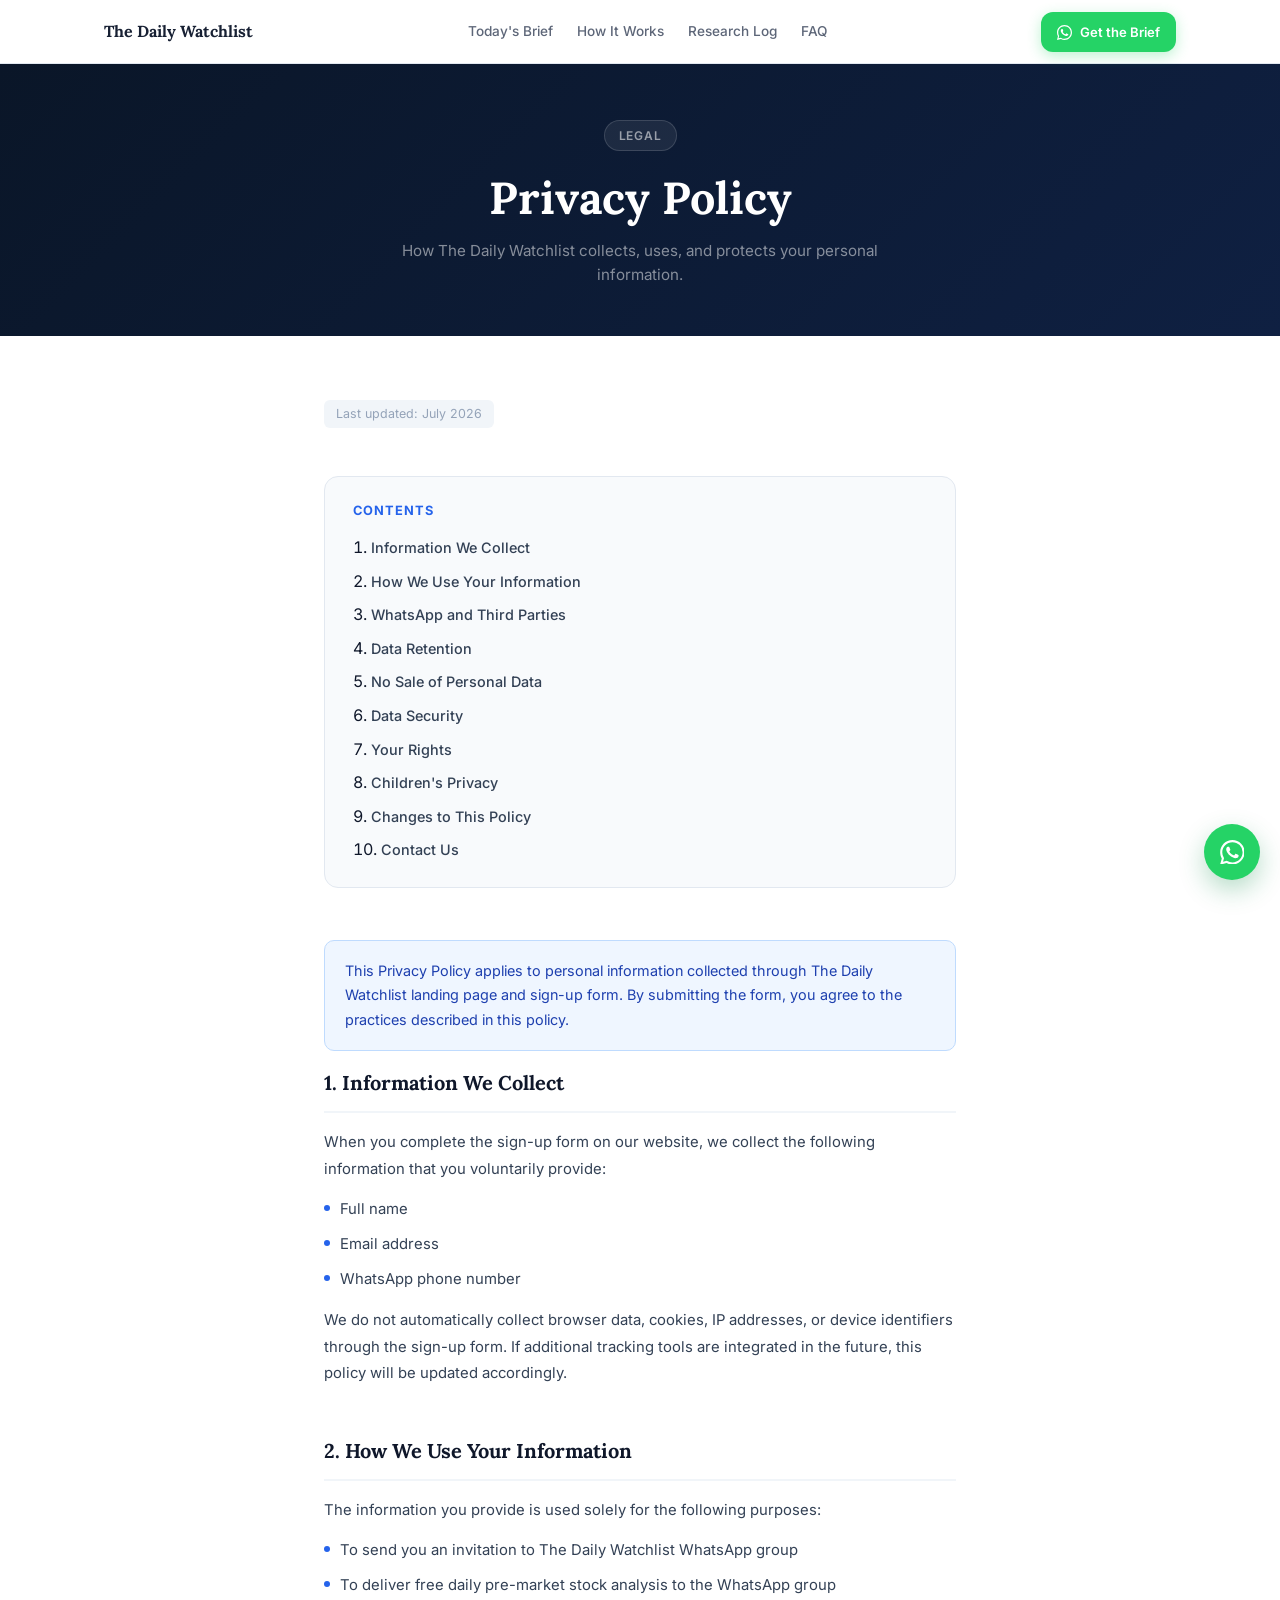
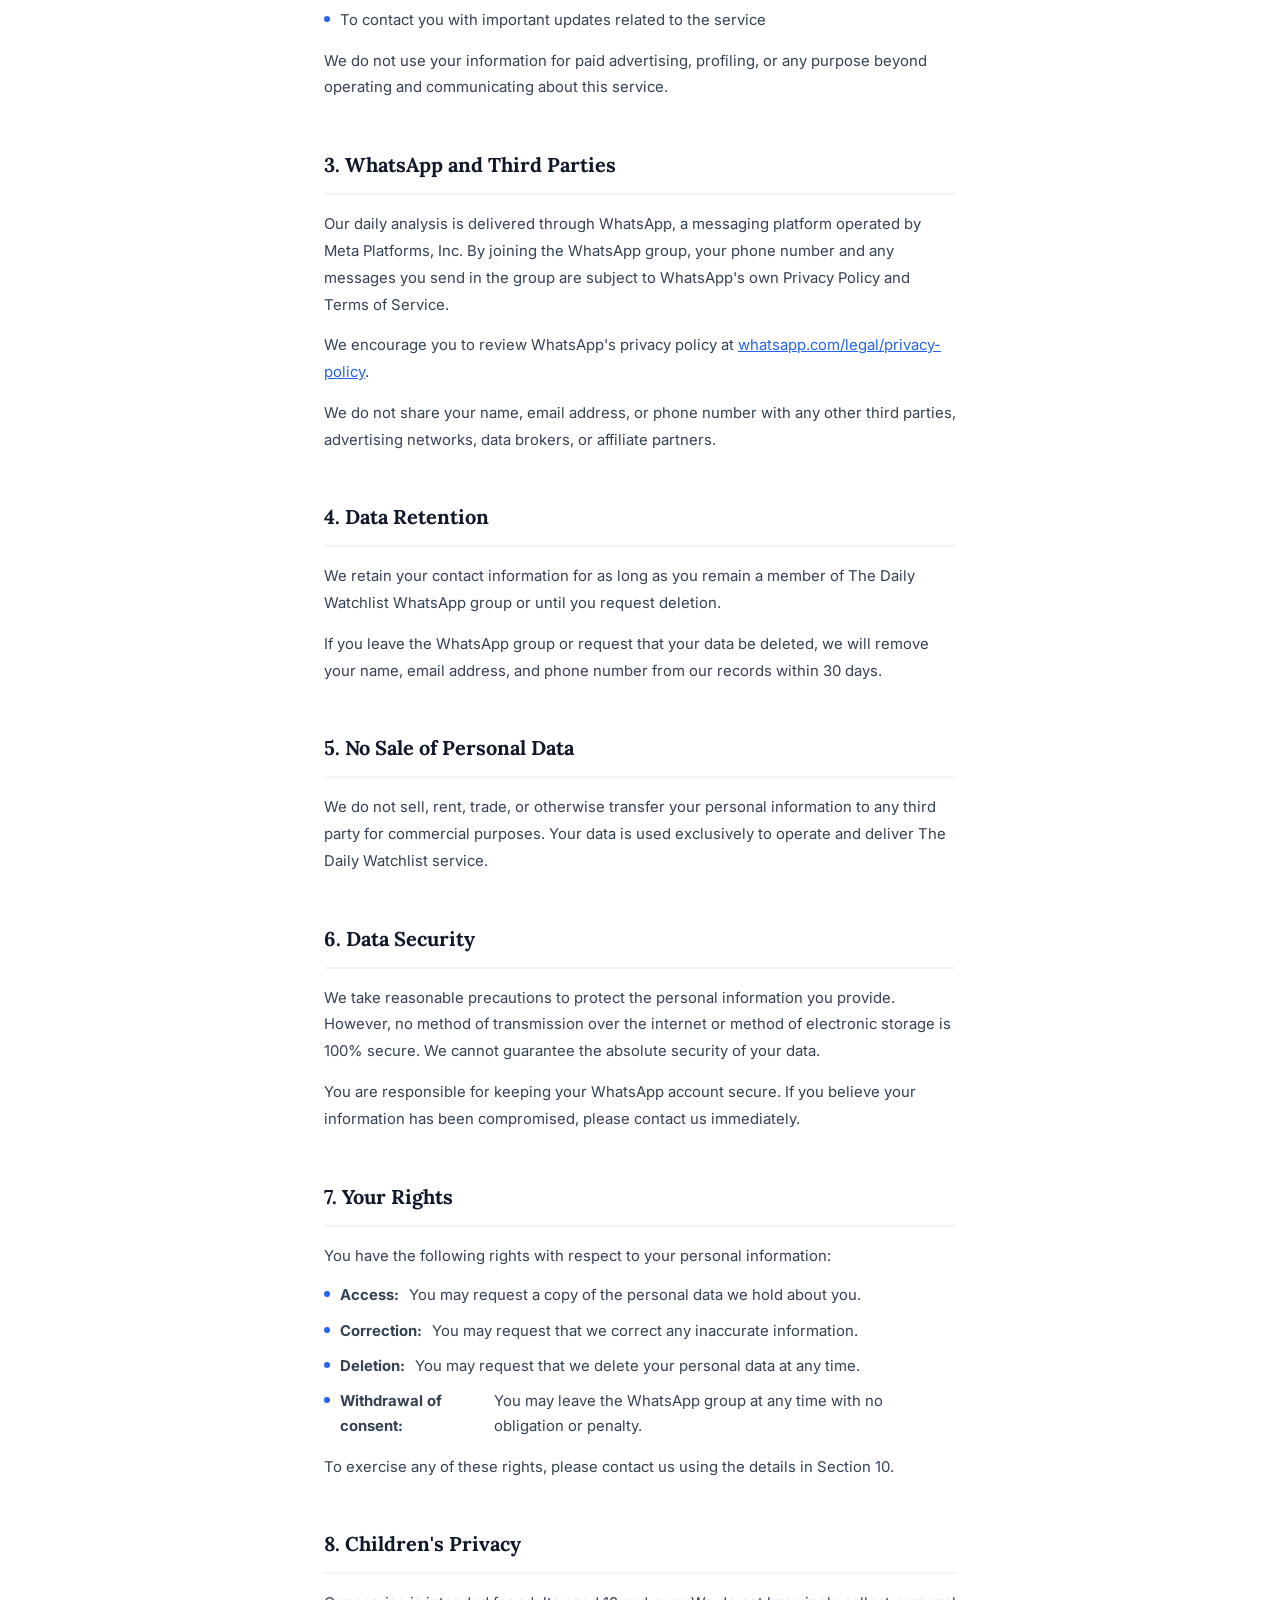
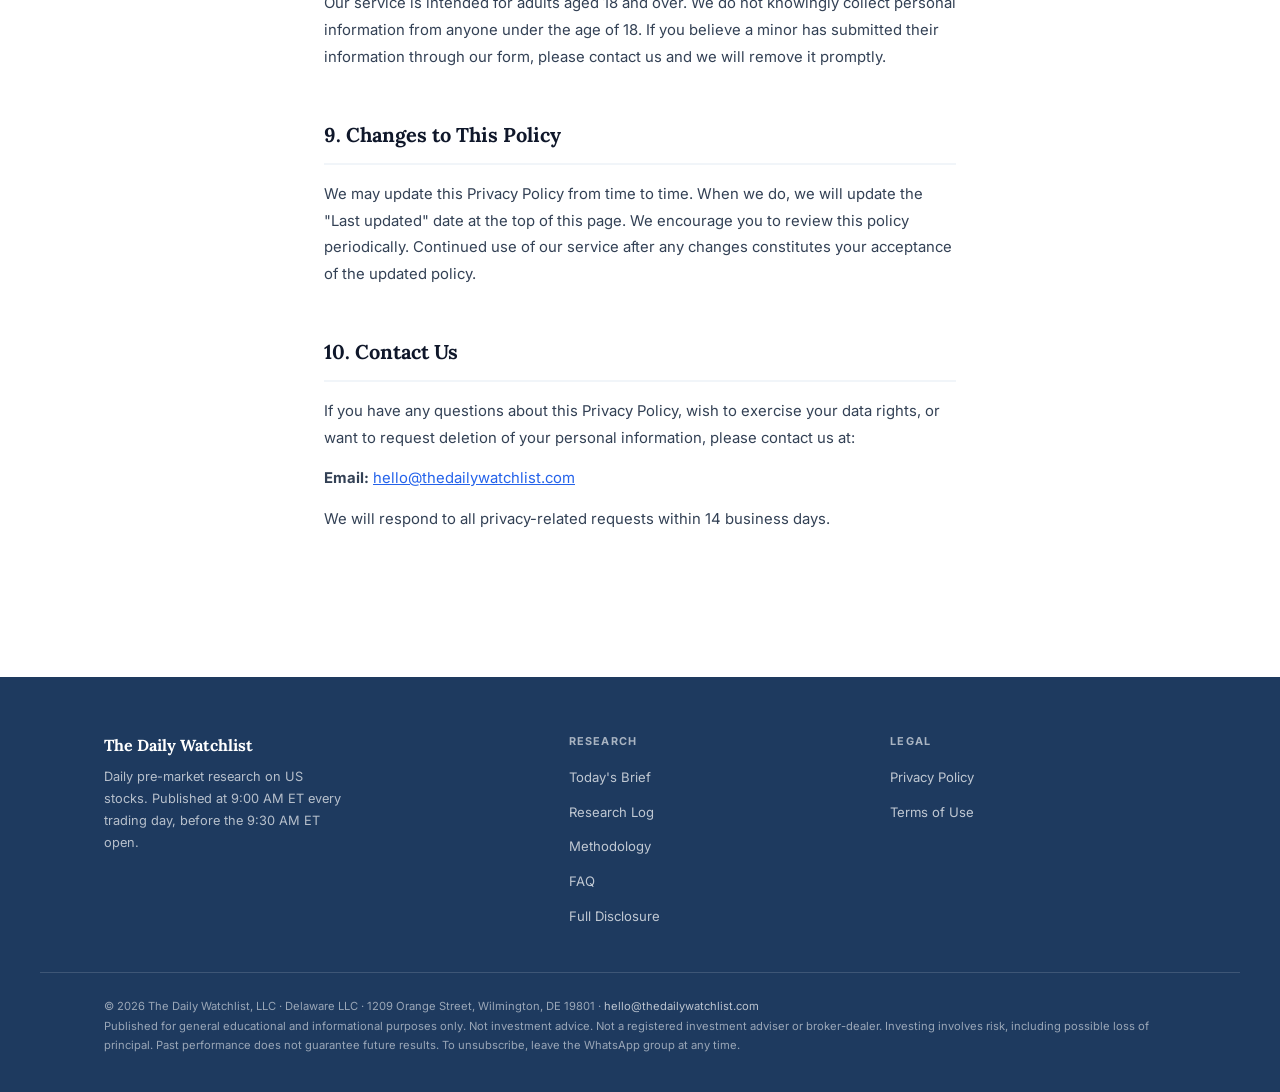
==== privacy-policy.html @ 11d42ca3 "Initial setup" ====
<!DOCTYPE html>
<html lang="en">
<head>
  <meta charset="UTF-8" />
  <meta name="viewport" content="width=device-width, initial-scale=1.0" />
  <title>Privacy Policy | The Daily Watchlist</title>
  <meta name="description" content="Privacy Policy for The Daily Watchlist. Learn how we collect, use, and protect your personal information." />
  <link rel="canonical" href="https://thedailywatchlist.com/privacy-policy" />

  <link rel="preconnect" href="https://fonts.googleapis.com" />
  <link rel="preconnect" href="https://fonts.gstatic.com" crossorigin />
  <link href="https://fonts.googleapis.com/css2?family=Inter:wght@400;500;600;700&family=Lora:ital,wght@0,600;0,700;1,600&display=swap" rel="stylesheet" />

  <style>
    *, *::before, *::after { box-sizing: border-box; margin: 0; padding: 0; }

    :root {
      --navy:   #0a1628;
      --navy2:  #0f2042;
      --blue:   #1a56db;
      --blue2:  #2563eb;
      --gold:   #f59e0b;
      --white:  #ffffff;
      --gray50: #f8fafc;
      --gray100:#f1f5f9;
      --gray200:#e2e8f0;
      --gray400:#94a3b8;
      --gray500:#64748b;
      --gray700:#334155;
      --gray900:#0f172a;
      --wa:     #25D366;
    }

    html { scroll-behavior: smooth; }
    body {
      font-family: 'Inter', sans-serif;
      color: var(--gray900);
      background: var(--white);
      line-height: 1.6;
      overflow-x: hidden;
    }

    /* ─── PAGE HERO ───────────────────────────────────────── */
    .page-hero {
      background: linear-gradient(135deg, var(--navy) 0%, var(--navy2) 100%);
      padding: 56px 5% 48px;
      text-align: center;
    }
    .page-hero .badge {
      display: inline-flex; align-items: center; gap: 6px;
      background: rgba(255,255,255,0.07); border: 1px solid rgba(255,255,255,0.14);
      color: rgba(255,255,255,0.55); font-size: 0.75rem; font-weight: 600;
      letter-spacing: 0.8px; text-transform: uppercase;
      padding: 5px 14px; border-radius: 100px; margin-bottom: 20px;
    }
    .page-hero h1 {
      font-family: 'Lora', serif;
      font-size: clamp(1.8rem, 4vw, 2.8rem);
      font-weight: 900; color: #fff; line-height: 1.2; margin-bottom: 14px;
    }
    .page-hero p {
      font-size: 0.95rem; color: rgba(255,255,255,0.5); max-width: 480px; margin: 0 auto;
    }

    /* ─── CONTENT ─────────────────────────────────────────── */
    .policy-wrap {
      max-width: 760px;
      margin: 0 auto;
      padding: 64px 5% 96px;
    }

    .policy-toc {
      background: var(--gray50);
      border: 1px solid var(--gray200);
      border-radius: 14px;
      padding: 24px 28px;
      margin-bottom: 52px;
    }
    .policy-toc h2 {
      font-size: 0.8rem; font-weight: 700; letter-spacing: 1px;
      text-transform: uppercase; color: var(--blue2); margin-bottom: 14px;
    }
    .policy-toc ol {
      list-style: decimal inside;
      display: flex; flex-direction: column; gap: 8px;
    }
    .policy-toc ol li a {
      color: var(--gray700); text-decoration: none; font-size: 0.9rem;
      font-weight: 500; transition: color 0.15s;
    }
    .policy-toc ol li a:hover { color: var(--blue2); }

    .policy-section {
      margin-bottom: 48px;
      scroll-margin-top: 88px;
    }
    .policy-section h2 {
      font-family: 'Lora', serif;
      font-size: 1.25rem; font-weight: 900; color: var(--gray900);
      margin-bottom: 16px; padding-bottom: 12px;
      border-bottom: 2px solid var(--gray100);
    }
    .policy-section p {
      font-size: 0.93rem; color: var(--gray700); line-height: 1.8; margin-bottom: 14px;
    }
    .policy-section p:last-child { margin-bottom: 0; }
    .policy-section ul {
      list-style: none; display: flex; flex-direction: column; gap: 10px; margin: 14px 0;
    }
    .policy-section ul li {
      display: flex; align-items: flex-start; gap: 10px;
      font-size: 0.93rem; color: var(--gray700); line-height: 1.7;
    }
    .policy-section ul li::before {
      content: ''; width: 6px; height: 6px; border-radius: 50%;
      background: var(--blue2); flex-shrink: 0; margin-top: 8px;
    }
    .policy-section a { color: var(--blue2); text-decoration: underline; }

    .highlight-box {
      background: #eff6ff; border: 1px solid #bfdbfe;
      border-radius: 10px; padding: 18px 20px;
      font-size: 0.9rem; color: #1e40af; line-height: 1.7; margin: 16px 0;
    }

    .last-updated {
      display: inline-block; font-size: 0.78rem; color: var(--gray400);
      background: var(--gray100); border-radius: 6px;
      padding: 4px 12px; margin-bottom: 48px;
    }

    @media (max-width: 600px) {
      .policy-wrap { padding: 48px 4% 72px; }
      .page-hero { padding: 40px 4% 40px; }
    }
  </style>

  <link rel="stylesheet" href="assets/whatsapp-popup.css?v=20260804-2">
  <script src="assets/whatsapp-popup.js?v=20260804-2" defer></script>
  <script src="https://www.chatfromforms.com/form-embed.js?v=0.1" defer></script>
</head>

<body>

  <!-- global nav injected by components.js -->
  <div id="g-nav"></div>

  <!-- ─── PAGE HERO ─────────────────────────────────────────── -->
  <div class="page-hero">
    <div class="badge">Legal</div>
    <h1>Privacy Policy</h1>
    <p>How The Daily Watchlist collects, uses, and protects your personal information.</p>
  </div>

  <!-- ─── CONTENT ──────────────────────────────────────────── -->
  <div class="policy-wrap">

    <span class="last-updated">Last updated: July 2026</span>

    <div class="policy-toc">
      <h2>Contents</h2>
      <ol>
        <li><a href="#s1">Information We Collect</a></li>
        <li><a href="#s2">How We Use Your Information</a></li>
        <li><a href="#s3">WhatsApp and Third Parties</a></li>
        <li><a href="#s4">Data Retention</a></li>
        <li><a href="#s5">No Sale of Personal Data</a></li>
        <li><a href="#s6">Data Security</a></li>
        <li><a href="#s7">Your Rights</a></li>
        <li><a href="#s8">Children's Privacy</a></li>
        <li><a href="#s9">Changes to This Policy</a></li>
        <li><a href="#s10">Contact Us</a></li>
      </ol>
    </div>

    <div class="highlight-box">
      This Privacy Policy applies to personal information collected through The Daily Watchlist landing page and sign-up form. By submitting the form, you agree to the practices described in this policy.
    </div>

    <div class="policy-section" id="s1">
      <h2>1. Information We Collect</h2>
      <p>When you complete the sign-up form on our website, we collect the following information that you voluntarily provide:</p>
      <ul>
        <li>Full name</li>
        <li>Email address</li>
        <li>WhatsApp phone number</li>
      </ul>
      <p>We do not automatically collect browser data, cookies, IP addresses, or device identifiers through the sign-up form. If additional tracking tools are integrated in the future, this policy will be updated accordingly.</p>
    </div>

    <div class="policy-section" id="s2">
      <h2>2. How We Use Your Information</h2>
      <p>The information you provide is used solely for the following purposes:</p>
      <ul>
        <li>To send you an invitation to The Daily Watchlist WhatsApp group</li>
        <li>To deliver free daily pre-market stock analysis to the WhatsApp group</li>
        <li>To contact you with important updates related to the service</li>
      </ul>
      <p>We do not use your information for paid advertising, profiling, or any purpose beyond operating and communicating about this service.</p>
    </div>

    <div class="policy-section" id="s3">
      <h2>3. WhatsApp and Third Parties</h2>
      <p>Our daily analysis is delivered through WhatsApp, a messaging platform operated by Meta Platforms, Inc. By joining the WhatsApp group, your phone number and any messages you send in the group are subject to WhatsApp's own Privacy Policy and Terms of Service.</p>
      <p>We encourage you to review WhatsApp's privacy policy at <a href="https://www.whatsapp.com/legal/privacy-policy" target="_blank" rel="noopener">whatsapp.com/legal/privacy-policy</a>.</p>
      <p>We do not share your name, email address, or phone number with any other third parties, advertising networks, data brokers, or affiliate partners.</p>
    </div>

    <div class="policy-section" id="s4">
      <h2>4. Data Retention</h2>
      <p>We retain your contact information for as long as you remain a member of The Daily Watchlist WhatsApp group or until you request deletion.</p>
      <p>If you leave the WhatsApp group or request that your data be deleted, we will remove your name, email address, and phone number from our records within 30 days.</p>
    </div>

    <div class="policy-section" id="s5">
      <h2>5. No Sale of Personal Data</h2>
      <p>We do not sell, rent, trade, or otherwise transfer your personal information to any third party for commercial purposes. Your data is used exclusively to operate and deliver The Daily Watchlist service.</p>
    </div>

    <div class="policy-section" id="s6">
      <h2>6. Data Security</h2>
      <p>We take reasonable precautions to protect the personal information you provide. However, no method of transmission over the internet or method of electronic storage is 100% secure. We cannot guarantee the absolute security of your data.</p>
      <p>You are responsible for keeping your WhatsApp account secure. If you believe your information has been compromised, please contact us immediately.</p>
    </div>

    <div class="policy-section" id="s7">
      <h2>7. Your Rights</h2>
      <p>You have the following rights with respect to your personal information:</p>
      <ul>
        <li><strong>Access:</strong> You may request a copy of the personal data we hold about you.</li>
        <li><strong>Correction:</strong> You may request that we correct any inaccurate information.</li>
        <li><strong>Deletion:</strong> You may request that we delete your personal data at any time.</li>
        <li><strong>Withdrawal of consent:</strong> You may leave the WhatsApp group at any time with no obligation or penalty.</li>
      </ul>
      <p>To exercise any of these rights, please contact us using the details in Section 10.</p>
    </div>

    <div class="policy-section" id="s8">
      <h2>8. Children's Privacy</h2>
      <p>Our service is intended for adults aged 18 and over. We do not knowingly collect personal information from anyone under the age of 18. If you believe a minor has submitted their information through our form, please contact us and we will remove it promptly.</p>
    </div>

    <div class="policy-section" id="s9">
      <h2>9. Changes to This Policy</h2>
      <p>We may update this Privacy Policy from time to time. When we do, we will update the "Last updated" date at the top of this page. We encourage you to review this policy periodically. Continued use of our service after any changes constitutes your acceptance of the updated policy.</p>
    </div>

    <div class="policy-section" id="s10">
      <h2>10. Contact Us</h2>
      <p>If you have any questions about this Privacy Policy, wish to exercise your data rights, or want to request deletion of your personal information, please contact us at:</p>
      <p><strong>Email:</strong> <a href="mailto:hello@thedailywatchlist.com">hello@thedailywatchlist.com</a></p>
      <p>We will respond to all privacy-related requests within 14 business days.</p>
    </div>

  </div>

  <!-- global footer injected by components.js -->
  <div id="g-footer"></div>

  <script src="components.js"></script>
</body>
</html>
---- assets/whatsapp-popup.css ----
.hz-whatsapp {
  --hz-wa-green: #25d366;
  --hz-wa-ink: #0c1222;
  --hz-wa-muted: #667085;
  --hz-wa-shadow: 0 24px 70px rgba(12, 18, 34, 0.24);
  position: relative;
  z-index: 9998;
}

.hz-whatsapp *,
.hz-whatsapp *::before,
.hz-whatsapp *::after { box-sizing: border-box; }

button[data-hz-whatsapp-cta] {
  font-family: inherit;
  cursor: pointer;
}

.hz-whatsapp__trigger {
  position: fixed;
  right: max(1.25rem, env(safe-area-inset-right));
  bottom: max(1.25rem, env(safe-area-inset-bottom));
  z-index: 9998;
  display: inline-flex;
  align-items: center;
  justify-content: flex-start;
  width: 3.5rem;
  height: 3.5rem;
  padding: 0;
  overflow: hidden;
  border: 0;
  border-radius: 999px;
  color: #fff;
  background: var(--hz-wa-green);
  box-shadow: 0 10px 26px rgba(18, 140, 74, 0.3);
  cursor: pointer;
  transition: width 260ms cubic-bezier(0.2, 0.8, 0.2, 1), transform 180ms ease, box-shadow 180ms ease;
}

.hz-whatsapp__trigger:hover,
.hz-whatsapp__trigger:focus-visible {
  width: 11.25rem;
  transform: translateY(-2px);
  box-shadow: 0 13px 30px rgba(18, 140, 74, 0.34);
}

.hz-whatsapp__trigger:focus-visible,
.hz-whatsapp__close:focus-visible {
  outline: 3px solid rgba(37, 211, 102, 0.3);
  outline-offset: 3px;
}

.hz-whatsapp__trigger-icon {
  width: 3.5rem;
  min-width: 3.5rem;
  height: 3.5rem;
  display: grid;
  place-items: center;
  border-radius: 50%;
}

.hz-whatsapp__trigger-icon svg {
  width: 1.55rem;
  height: 1.55rem;
  display: block;
  fill: currentColor;
}

.hz-whatsapp__trigger-label {
  display: inline-flex;
  align-items: center;
  min-width: 7.75rem;
  height: 3.5rem;
  padding: 0 0.8rem 0 0.05rem;
  white-space: nowrap;
  pointer-events: none;
  font: 700 1rem/1 "Inter", system-ui, sans-serif;
  opacity: 0;
  transform: translateX(0.4rem);
  transition: opacity 150ms ease 70ms, transform 210ms ease 30ms;
}

.hz-whatsapp__trigger:hover .hz-whatsapp__trigger-label,
.hz-whatsapp__trigger:focus-visible .hz-whatsapp__trigger-label {
  opacity: 1;
  transform: translateX(0);
}

.hz-whatsapp__backdrop {
  position: fixed;
  inset: 0;
  z-index: 9999;
  display: grid;
  place-items: center;
  padding: clamp(1rem, 4vw, 2.5rem);
  background: rgba(12, 18, 34, 0.64);
  backdrop-filter: blur(6px);
  opacity: 0;
  visibility: hidden;
  pointer-events: none;
  transition: opacity 200ms ease, visibility 0s linear 200ms;
}

.hz-whatsapp__backdrop[aria-hidden="false"] {
  opacity: 1;
  visibility: visible;
  pointer-events: auto;
  transition-delay: 0s;
}

.hz-whatsapp__dialog {
  position: relative;
  padding: unset !important;
  width: min(36rem, 100%);
  max-height: min(90vh, 52rem);
  max-height: min(90dvh, 52rem);
  overflow: hidden;
  border: 1px solid rgba(255, 255, 255, 0.72);
  border-radius: 1.5rem;
  background: #fff;
  box-shadow: var(--hz-wa-shadow);
  color: var(--hz-wa-ink);
  transform: translateY(1rem) scale(0.975);
  transition: transform 220ms cubic-bezier(0.2, 0.8, 0.2, 1);
}

.hz-whatsapp__backdrop[aria-hidden="false"] .hz-whatsapp__dialog { transform: translateY(0) scale(1); }

.hz-whatsapp__header {
  display: flex;
  flex-direction: row;
  align-items: center;
  justify-content: flex-start;
  gap: 1rem;
  padding: 1.5rem 4rem 1.25rem 1.5rem;
  border-bottom: 3px solid #25D366;
  text-align: left;
  background: linear-gradient(180deg, #effafa 0%, #f9fdfd 100%);
}

.hz-whatsapp__header > div { min-width: 0; }

.hz-whatsapp__header-icon {
  width: 3.35rem;
  height: 3.35rem;
  flex: 0 0 3.35rem;
  display: grid;
  place-items: center;
  border-radius: 50%;
  color: #fff;
  background: var(--hz-wa-green);
  box-shadow: 0 9px 22px rgba(37, 211, 102, 0.3);
}

.hz-whatsapp__header-icon svg { width: 1.65rem; height: 1.65rem; fill: currentColor; }

.hz-whatsapp__title {
  margin: 0;
  font: 600 clamp(1.2rem, 2.5vw, 1.45rem)/1.25 "Inter", system-ui, sans-serif;
  letter-spacing: -0.025em;
  color: var(--hz-wa-ink);
}

.hz-whatsapp__intro {
  max-width: 27rem;
  margin: 0.25rem 0 0;
  color: var(--hz-wa-muted);
  font: 500 0.88rem/1.5 "Inter", system-ui, sans-serif;
}

.hz-whatsapp__close {
  position: absolute;
  top: 0.75rem;
  right: 0.75rem;
  z-index: 2;
  width: 2.5rem;
  height: 2.5rem;
  display: grid;
  place-items: center;
  padding: 0;
  border: 0;
  border-radius: 50%;
  color: #344054;
  background: rgba(12, 18, 34, 0.07);
  cursor: pointer;
  transition: transform 160ms ease, color 160ms ease;
}

.hz-whatsapp__close:hover { transform: rotate(6deg); color: var(--hz-wa-ink); }
.hz-whatsapp__close svg { width: 1.1rem; height: 1.1rem; fill: none; stroke: currentColor; stroke-width: 2; stroke-linecap: round; }

.hz-whatsapp__form {
  max-height: calc(min(90vh, 52rem) - 9.25rem);
  max-height: calc(min(90dvh, 52rem) - 9.25rem);
  min-height: 18rem;
  overflow-y: auto;
  overscroll-behavior: contain;
  padding: 1rem clamp(0.7rem, 2.5vw, 1.25rem) 1.25rem;
  scrollbar-gutter: stable;
}

.hz-whatsapp__form iframe { display: block; width: 100% !important; max-width: 100%; border: 0; }
body.hz-whatsapp-modal-open { overflow: hidden !important; touch-action: none; }

@media (max-width: 640px) {
  .hz-whatsapp__trigger {
    right: max(1rem, env(safe-area-inset-right));
    bottom: max(1rem, env(safe-area-inset-bottom));
    width: 3.5rem;
    height: 3.5rem;
  }
  .hz-whatsapp__trigger-icon { width: 3.5rem; min-width: 3.5rem; height: 3.5rem; }
  .hz-whatsapp__trigger:focus-visible { width: 11.25rem; }
  .hz-whatsapp__backdrop { align-items: end; padding: 0.75rem; padding-bottom: max(0.75rem, env(safe-area-inset-bottom)); }
  .hz-whatsapp__dialog {
    width: 100%;
    max-height: calc(100vh - 1.5rem);
    max-height: calc(100dvh - max(1.5rem, env(safe-area-inset-bottom)));
    border-radius: 1.25rem;
  }
  .hz-whatsapp__header { gap: 0.75rem; padding: 1.2rem 3.5rem 1.05rem 1rem; }
  .hz-whatsapp__header-icon { width: 3rem; height: 3rem; flex-basis: 3rem; }
  .hz-whatsapp__form {
    max-height: calc(100vh - 10rem);
    max-height: calc(100dvh - 10rem - env(safe-area-inset-bottom));
    padding-inline: 0.5rem;
  }
}

@media (hover: none) {
  .hz-whatsapp__trigger,
  .hz-whatsapp__trigger:hover,
  .hz-whatsapp__trigger:focus-visible { width: 3.5rem; transform: none; }
  .hz-whatsapp__trigger-icon { width: 3.5rem; min-width: 3.5rem; height: 3.5rem; }
  .hz-whatsapp__trigger-label { display: none; }
}

@media (prefers-reduced-motion: reduce) {
  .hz-whatsapp__trigger,
  .hz-whatsapp__trigger-label,
  .hz-whatsapp__backdrop,
  .hz-whatsapp__dialog,
  .hz-whatsapp__close { transition: none !important; }
}
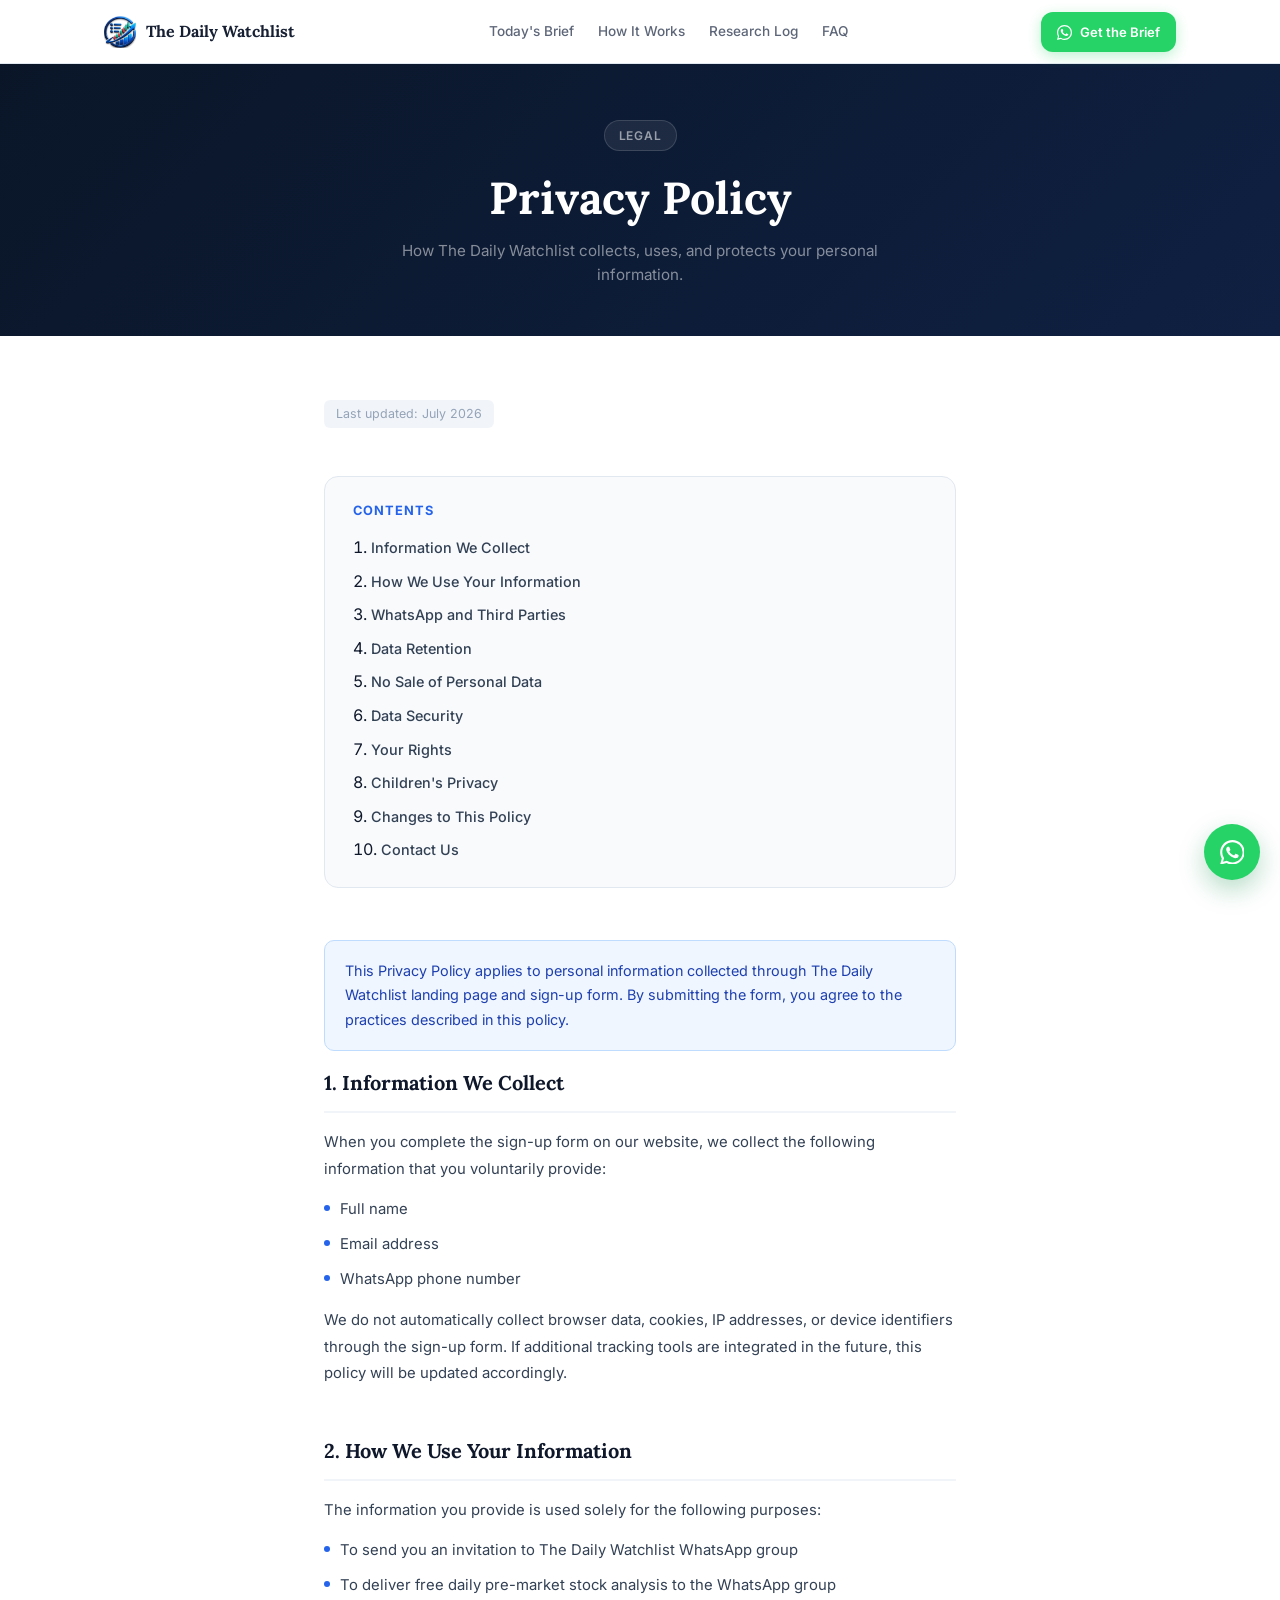
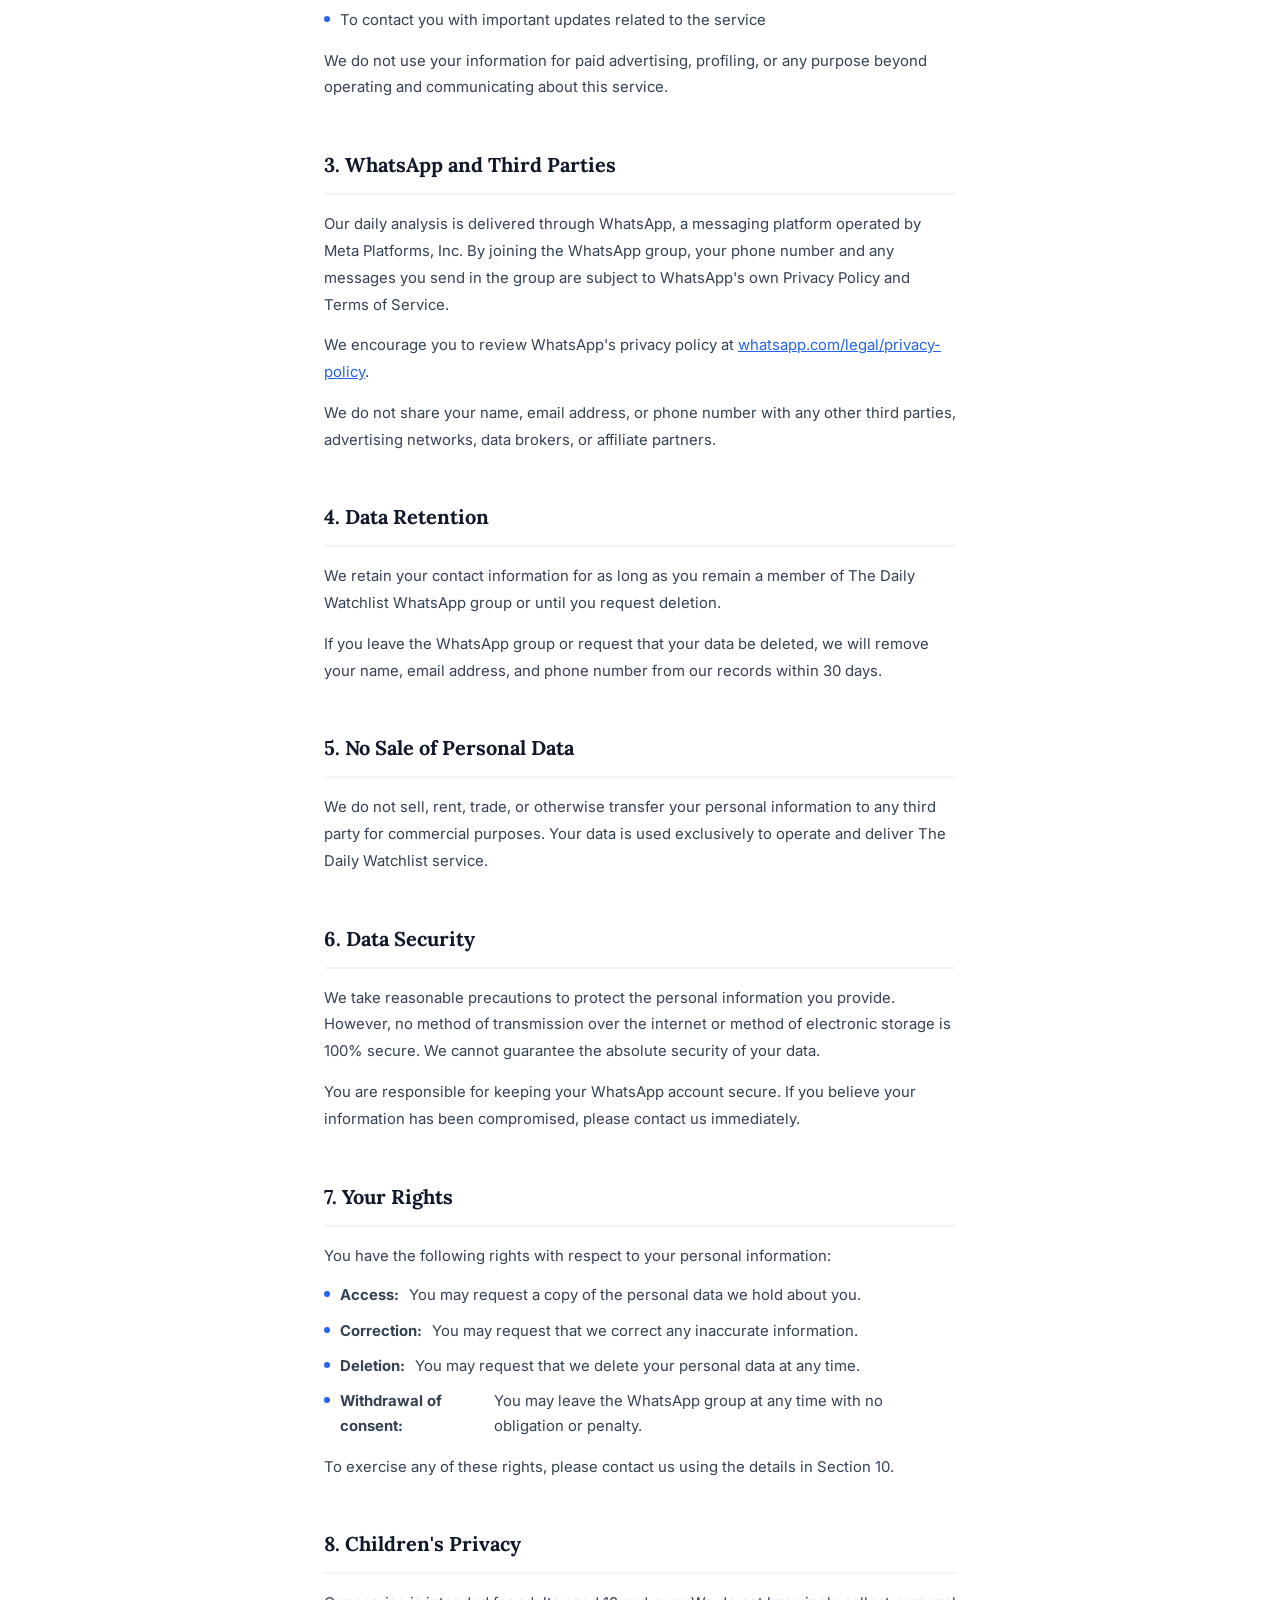
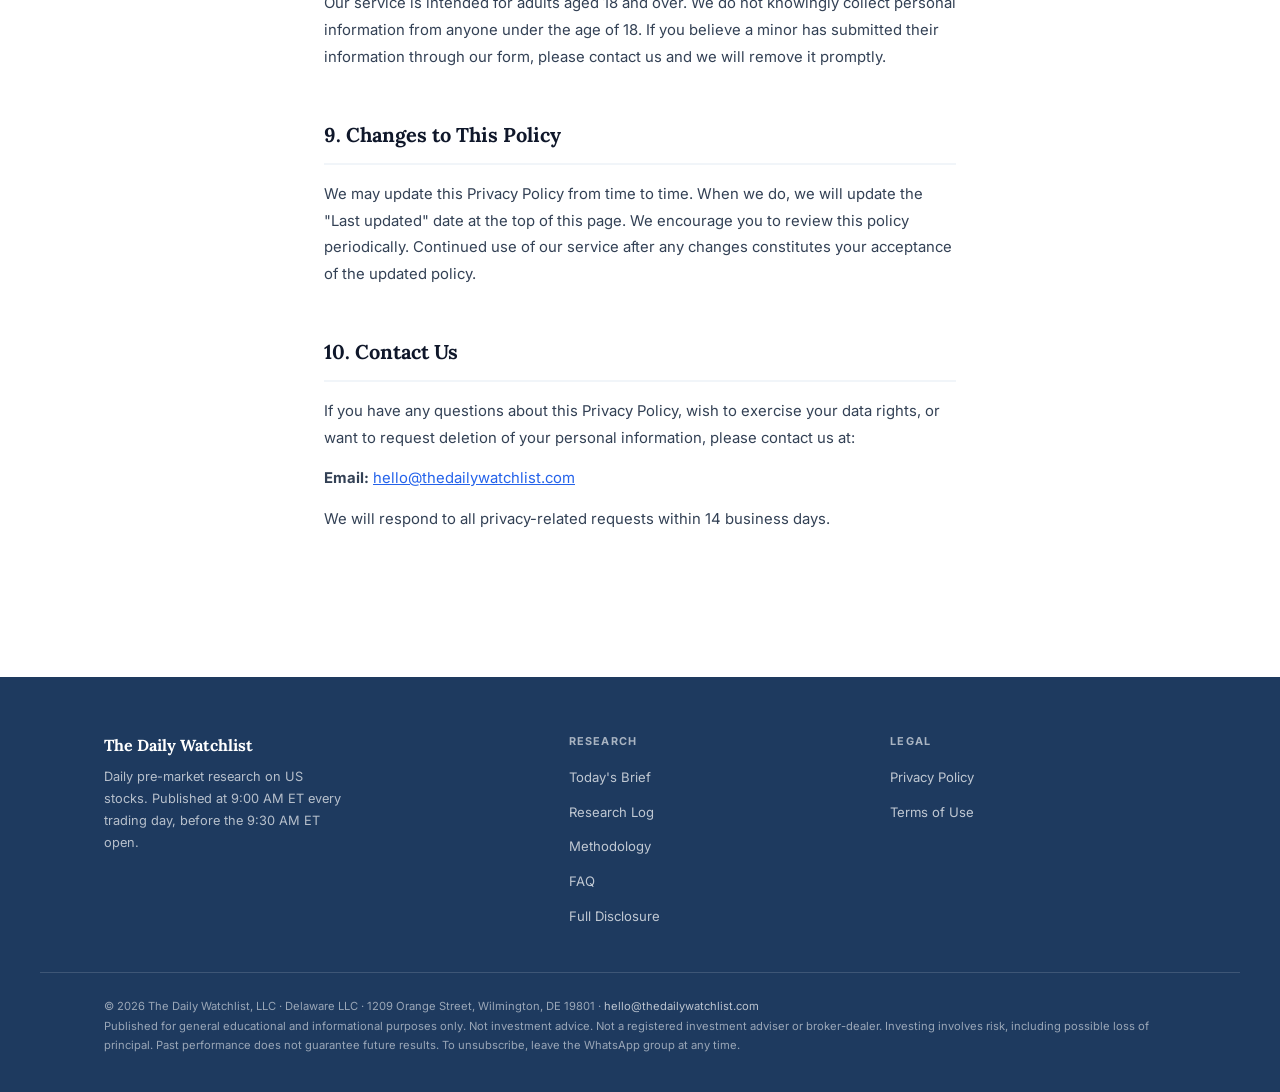
==== commit f16fd90f: "Update favicon and logo" ====
--- a/privacy-policy.html
+++ b/privacy-policy.html
@@ -6,6 +6,7 @@
   <title>Privacy Policy | The Daily Watchlist</title>
   <meta name="description" content="Privacy Policy for The Daily Watchlist. Learn how we collect, use, and protect your personal information." />
   <link rel="canonical" href="https://thedailywatchlist.com/privacy-policy" />
+  <link rel="icon" type="image/png" href="favicon.png">
 
   <link rel="preconnect" href="https://fonts.googleapis.com" />
   <link rel="preconnect" href="https://fonts.gstatic.com" crossorigin />
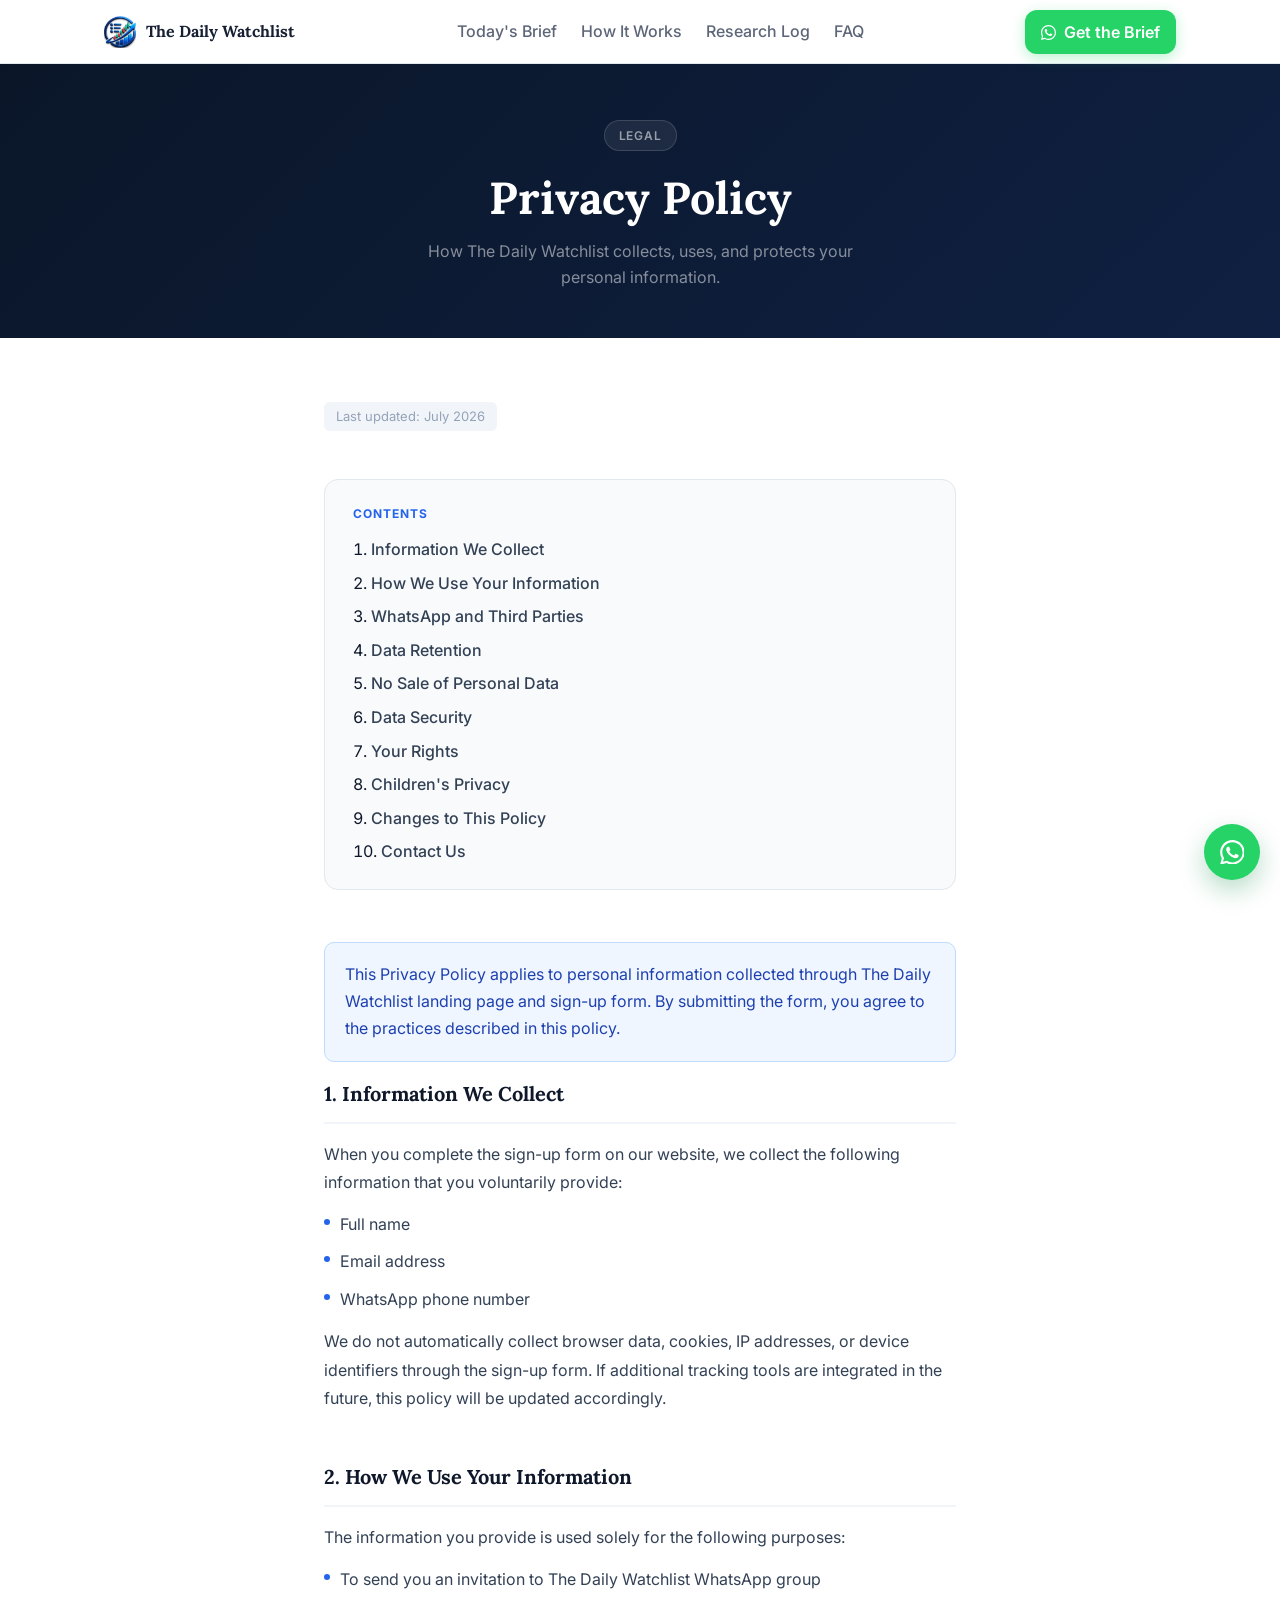
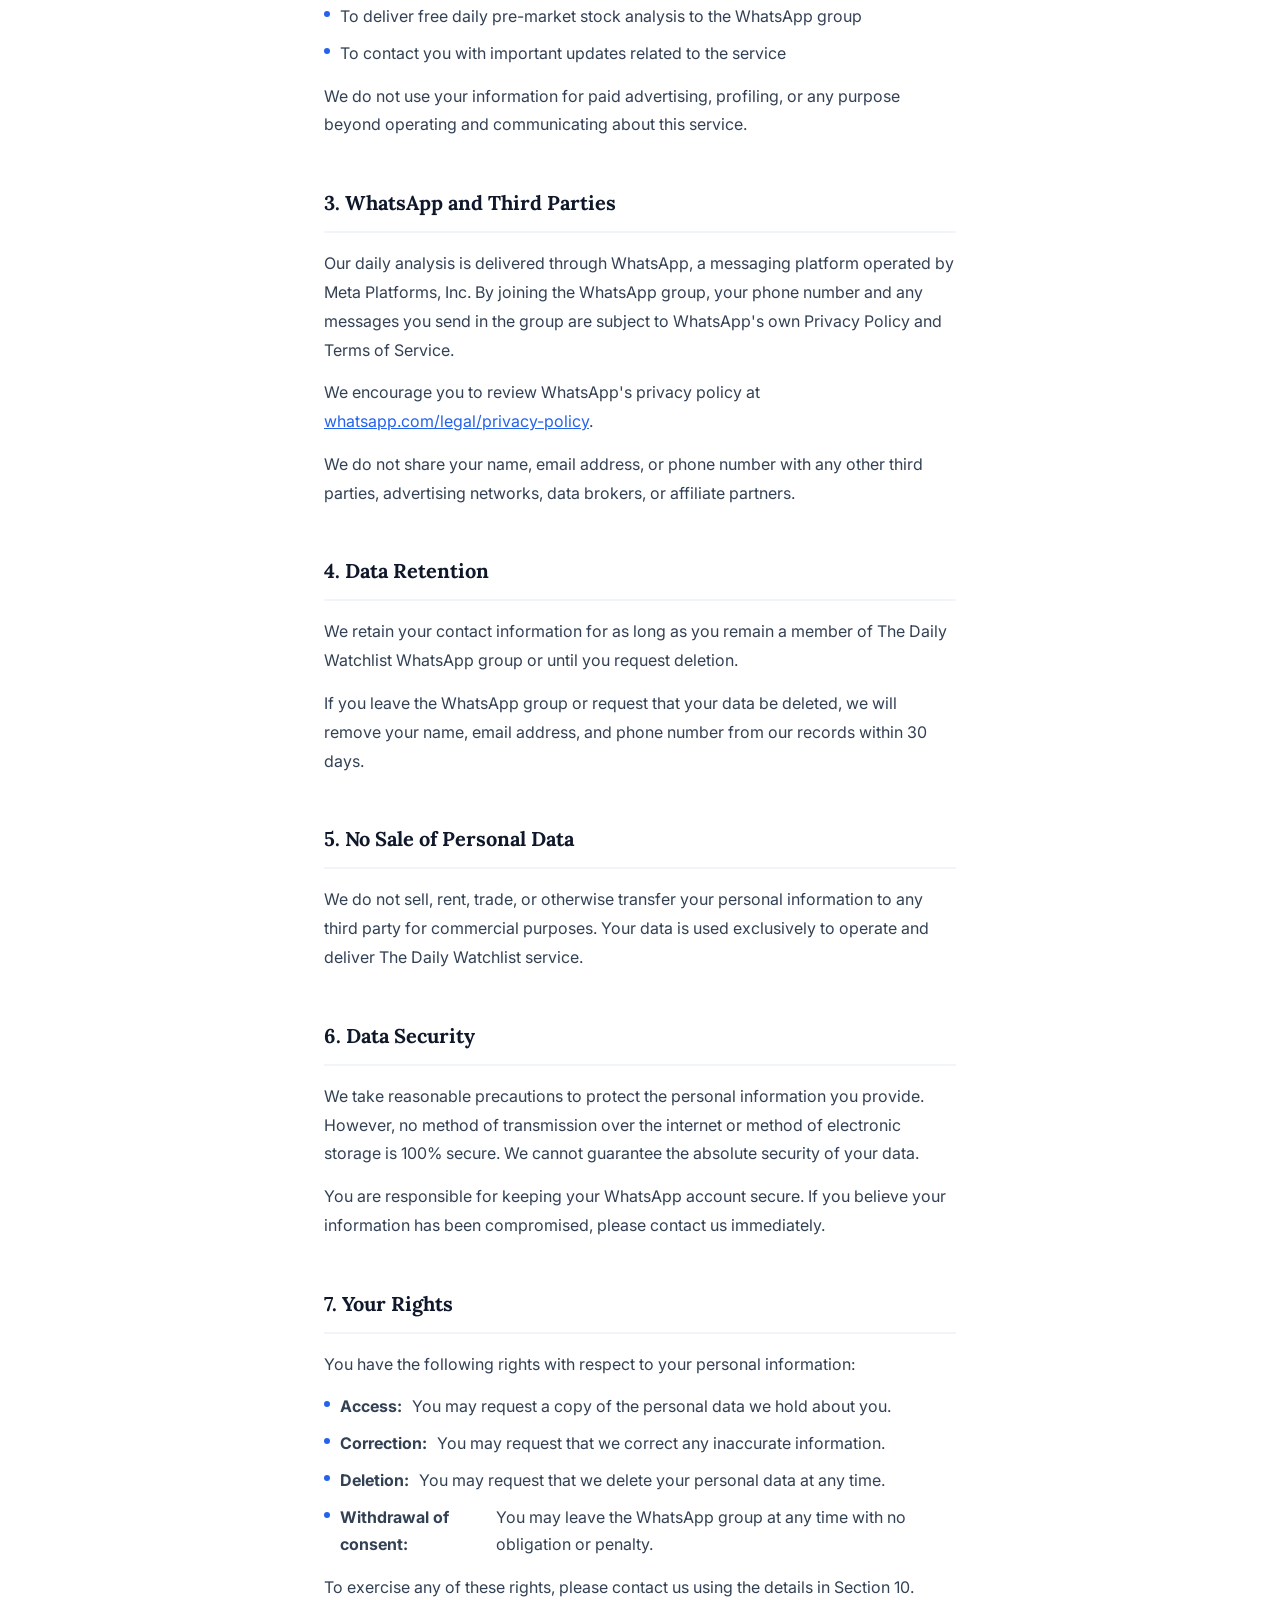
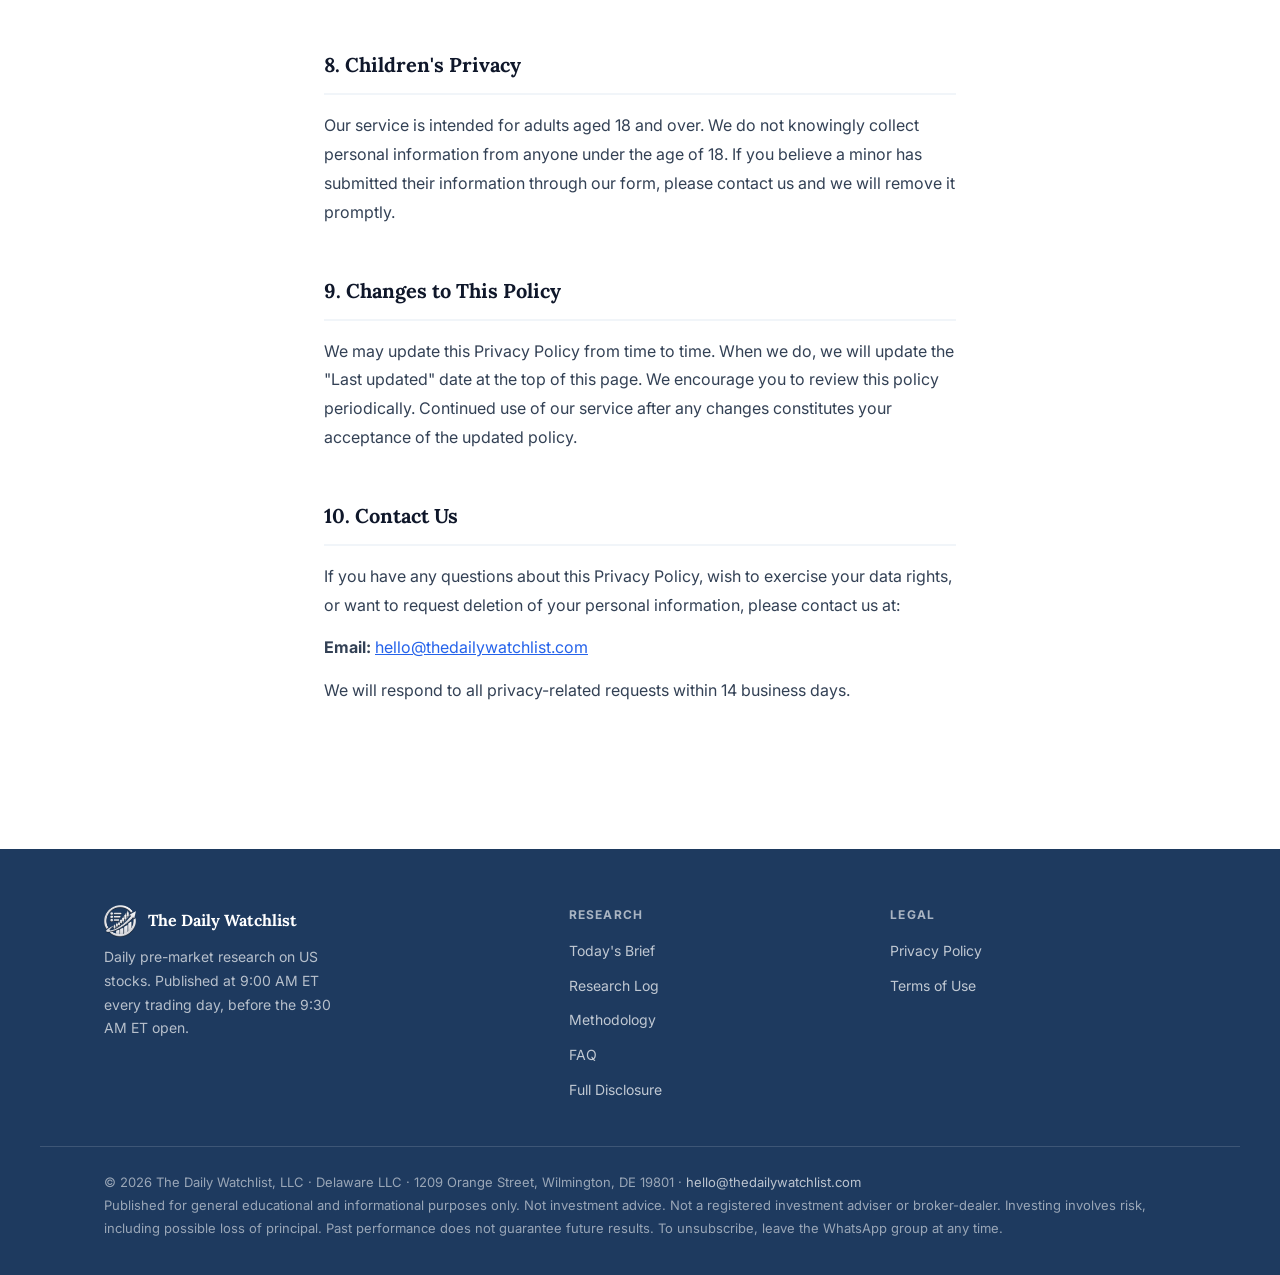
==== commit 45ea83bc: "Raise undersized type to a 16px readable scale Set a 16px root and bump body, buttons, FAQ, and seco" ====
--- a/privacy-policy.html
+++ b/privacy-policy.html
@@ -32,9 +32,10 @@
       --wa:     #25D366;
     }
 
-    html { scroll-behavior: smooth; }
+    html { font-size: 16px; scroll-behavior: smooth; }
     body {
       font-family: 'Inter', sans-serif;
+      font-size: 1rem;
       color: var(--gray900);
       background: var(--white);
       line-height: 1.6;
@@ -60,7 +61,7 @@
       font-weight: 900; color: #fff; line-height: 1.2; margin-bottom: 14px;
     }
     .page-hero p {
-      font-size: 0.95rem; color: rgba(255,255,255,0.5); max-width: 480px; margin: 0 auto;
+      font-size: 1rem; color: rgba(255,255,255,0.5); max-width: 480px; margin: 0 auto;
     }
 
     /* ─── CONTENT ─────────────────────────────────────────── */
@@ -78,7 +79,7 @@
       margin-bottom: 52px;
     }
     .policy-toc h2 {
-      font-size: 0.8rem; font-weight: 700; letter-spacing: 1px;
+      font-size: 0.75rem; font-weight: 700; letter-spacing: 1px;
       text-transform: uppercase; color: var(--blue2); margin-bottom: 14px;
     }
     .policy-toc ol {
@@ -86,7 +87,7 @@
       display: flex; flex-direction: column; gap: 8px;
     }
     .policy-toc ol li a {
-      color: var(--gray700); text-decoration: none; font-size: 0.9rem;
+      color: var(--gray700); text-decoration: none; font-size: 1rem;
       font-weight: 500; transition: color 0.15s;
     }
     .policy-toc ol li a:hover { color: var(--blue2); }
@@ -102,7 +103,7 @@
       border-bottom: 2px solid var(--gray100);
     }
     .policy-section p {
-      font-size: 0.93rem; color: var(--gray700); line-height: 1.8; margin-bottom: 14px;
+      font-size: 1rem; color: var(--gray700); line-height: 1.8; margin-bottom: 14px;
     }
     .policy-section p:last-child { margin-bottom: 0; }
     .policy-section ul {
@@ -110,7 +111,7 @@
     }
     .policy-section ul li {
       display: flex; align-items: flex-start; gap: 10px;
-      font-size: 0.93rem; color: var(--gray700); line-height: 1.7;
+      font-size: 1rem; color: var(--gray700); line-height: 1.7;
     }
     .policy-section ul li::before {
       content: ''; width: 6px; height: 6px; border-radius: 50%;
@@ -121,11 +122,11 @@
     .highlight-box {
       background: #eff6ff; border: 1px solid #bfdbfe;
       border-radius: 10px; padding: 18px 20px;
-      font-size: 0.9rem; color: #1e40af; line-height: 1.7; margin: 16px 0;
+      font-size: 1rem; color: #1e40af; line-height: 1.7; margin: 16px 0;
     }
 
     .last-updated {
-      display: inline-block; font-size: 0.78rem; color: var(--gray400);
+      display: inline-block; font-size: 0.8125rem; color: var(--gray400);
       background: var(--gray100); border-radius: 6px;
       padding: 4px 12px; margin-bottom: 48px;
     }
--- a/assets/whatsapp-popup.css
+++ b/assets/whatsapp-popup.css
@@ -165,7 +165,7 @@
   max-width: 27rem;
   margin: 0.25rem 0 0;
   color: var(--hz-wa-muted);
-  font: 500 0.88rem/1.5 "Inter", system-ui, sans-serif;
+  font: 500 1rem/1.5 "Inter", system-ui, sans-serif;
 }
 
 .hz-whatsapp__close {
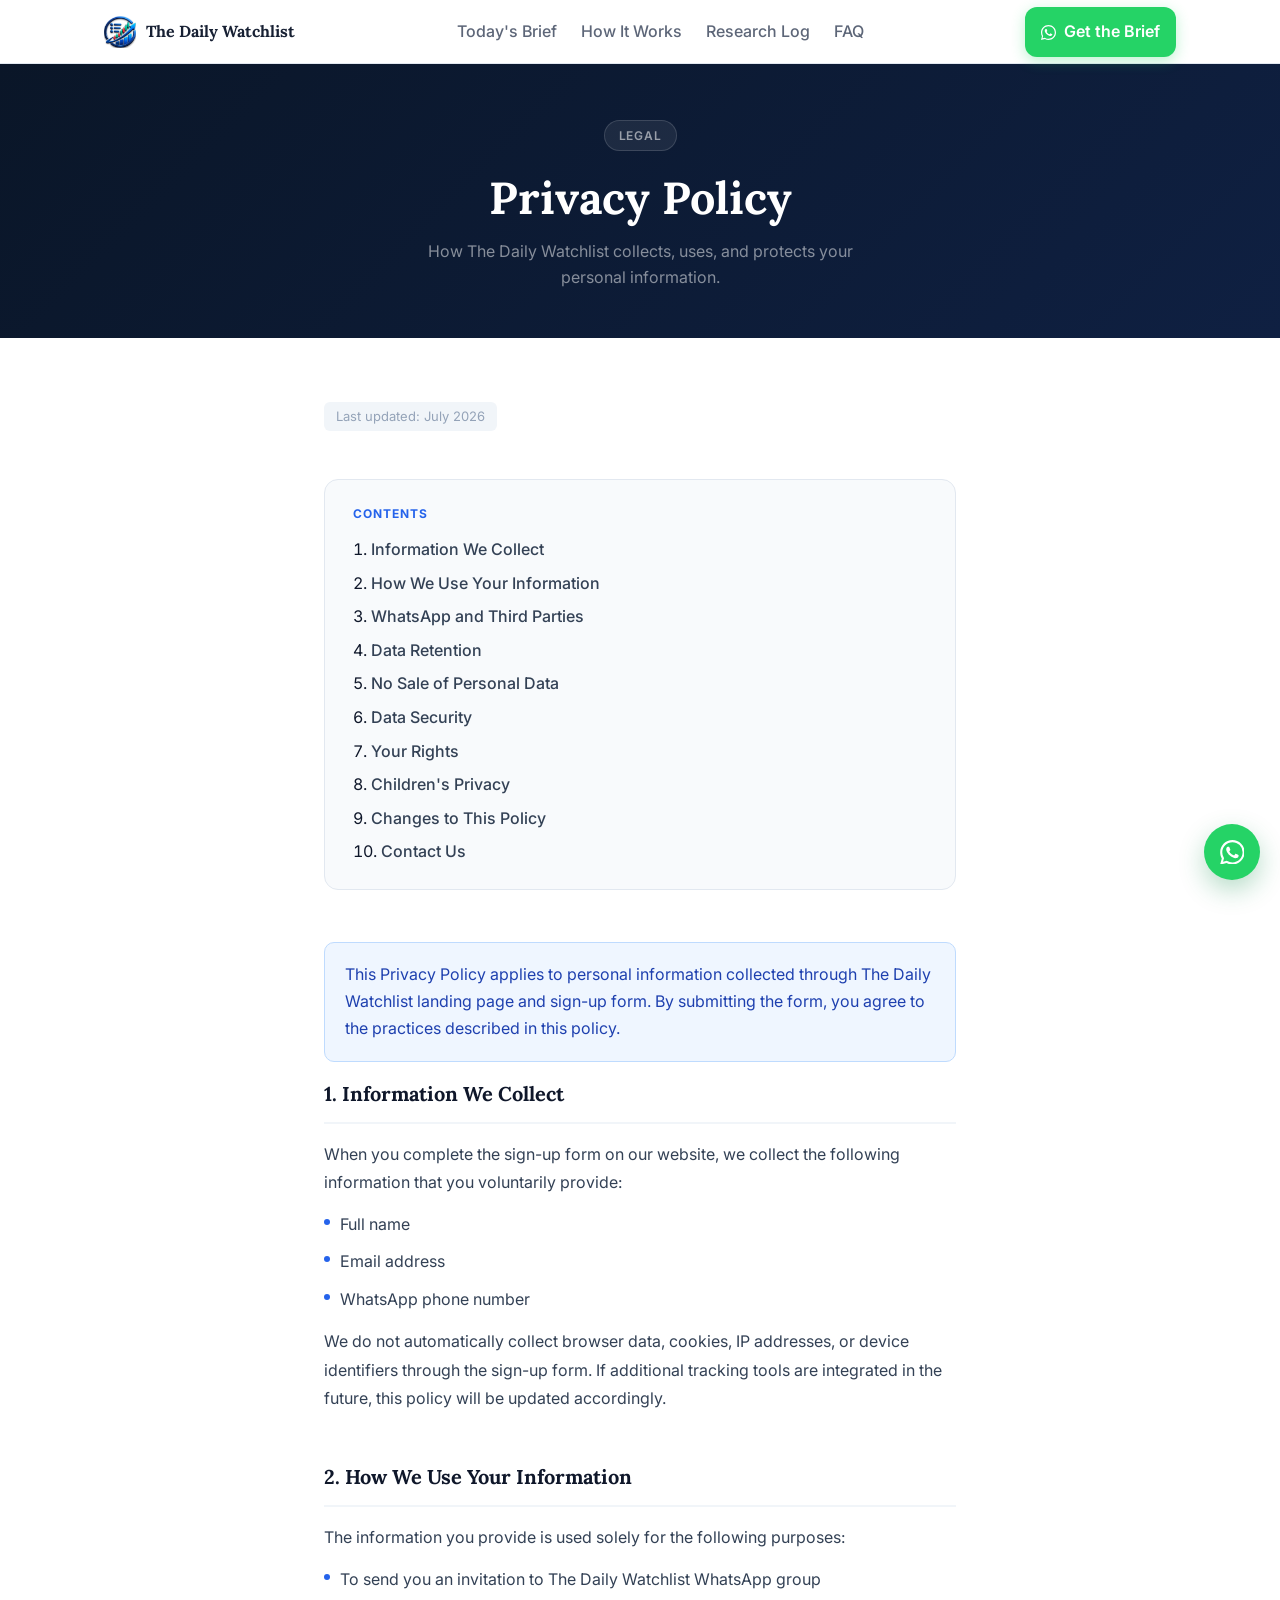
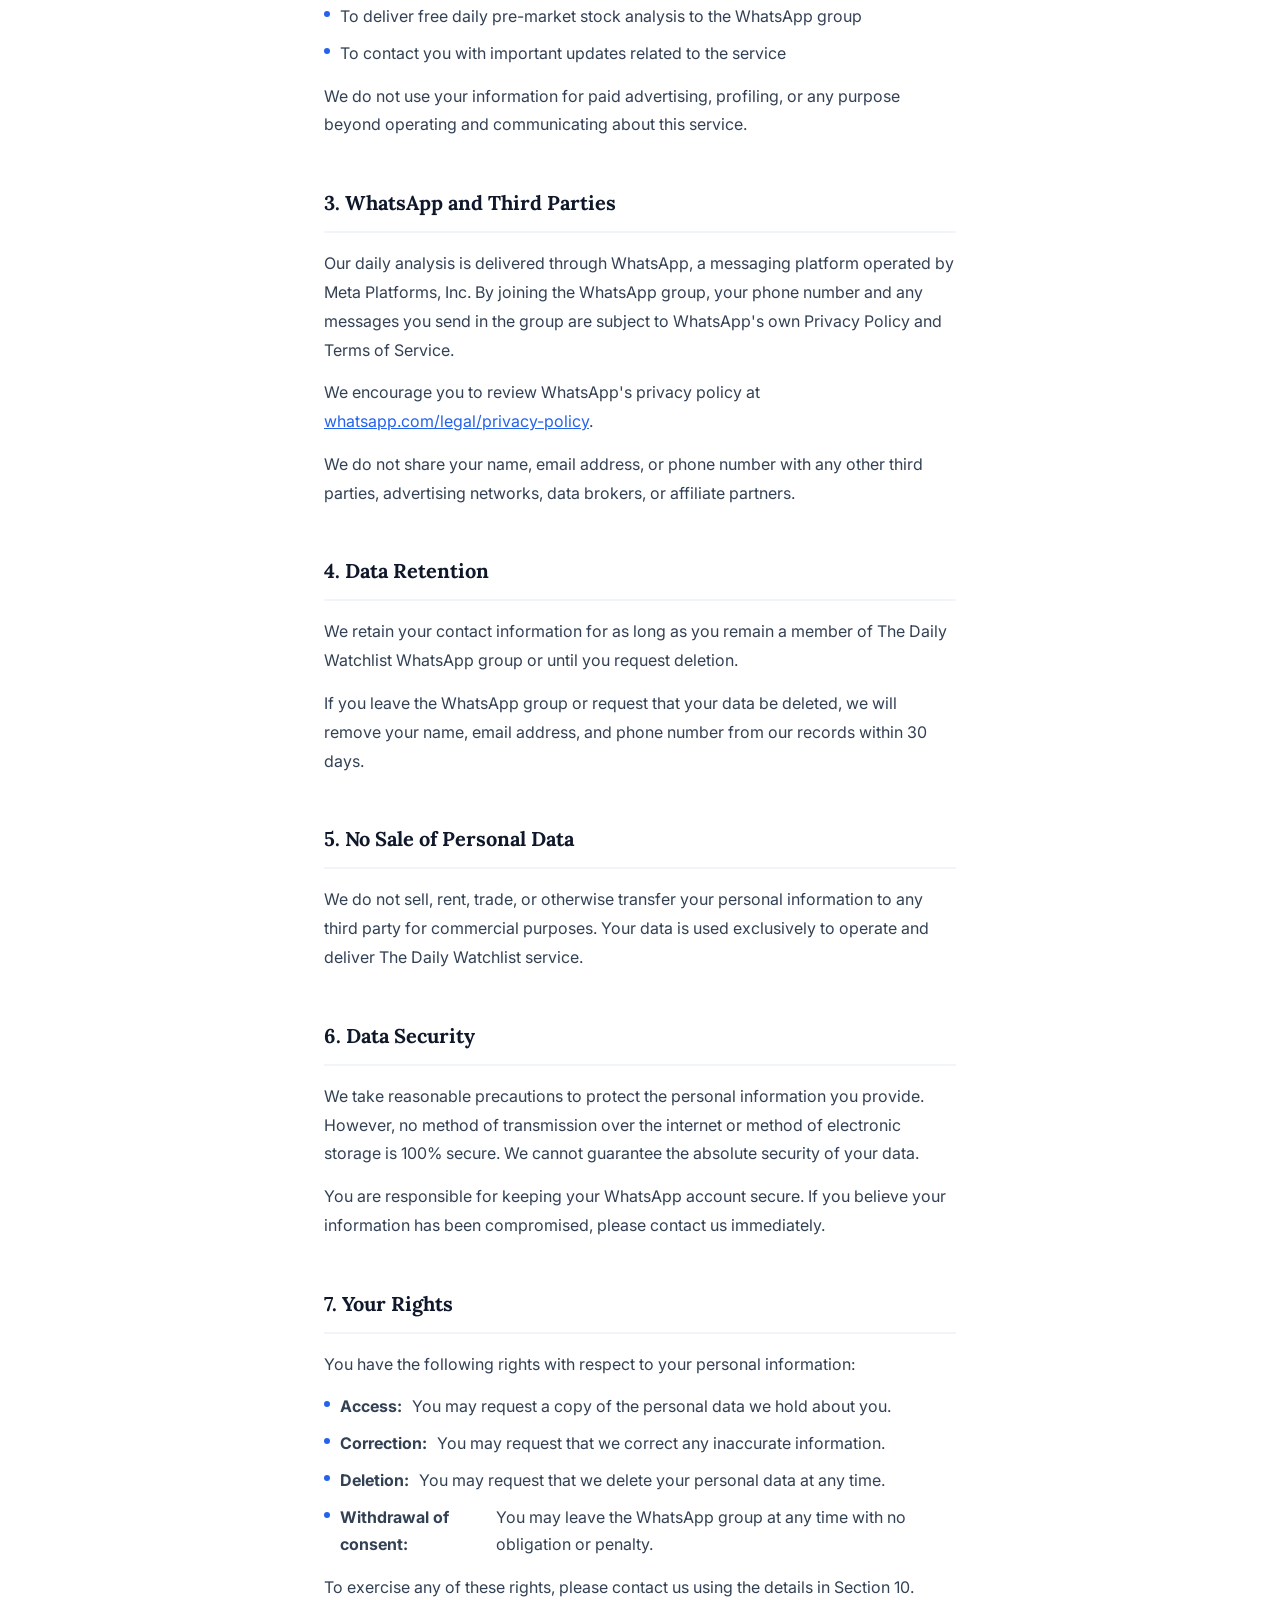
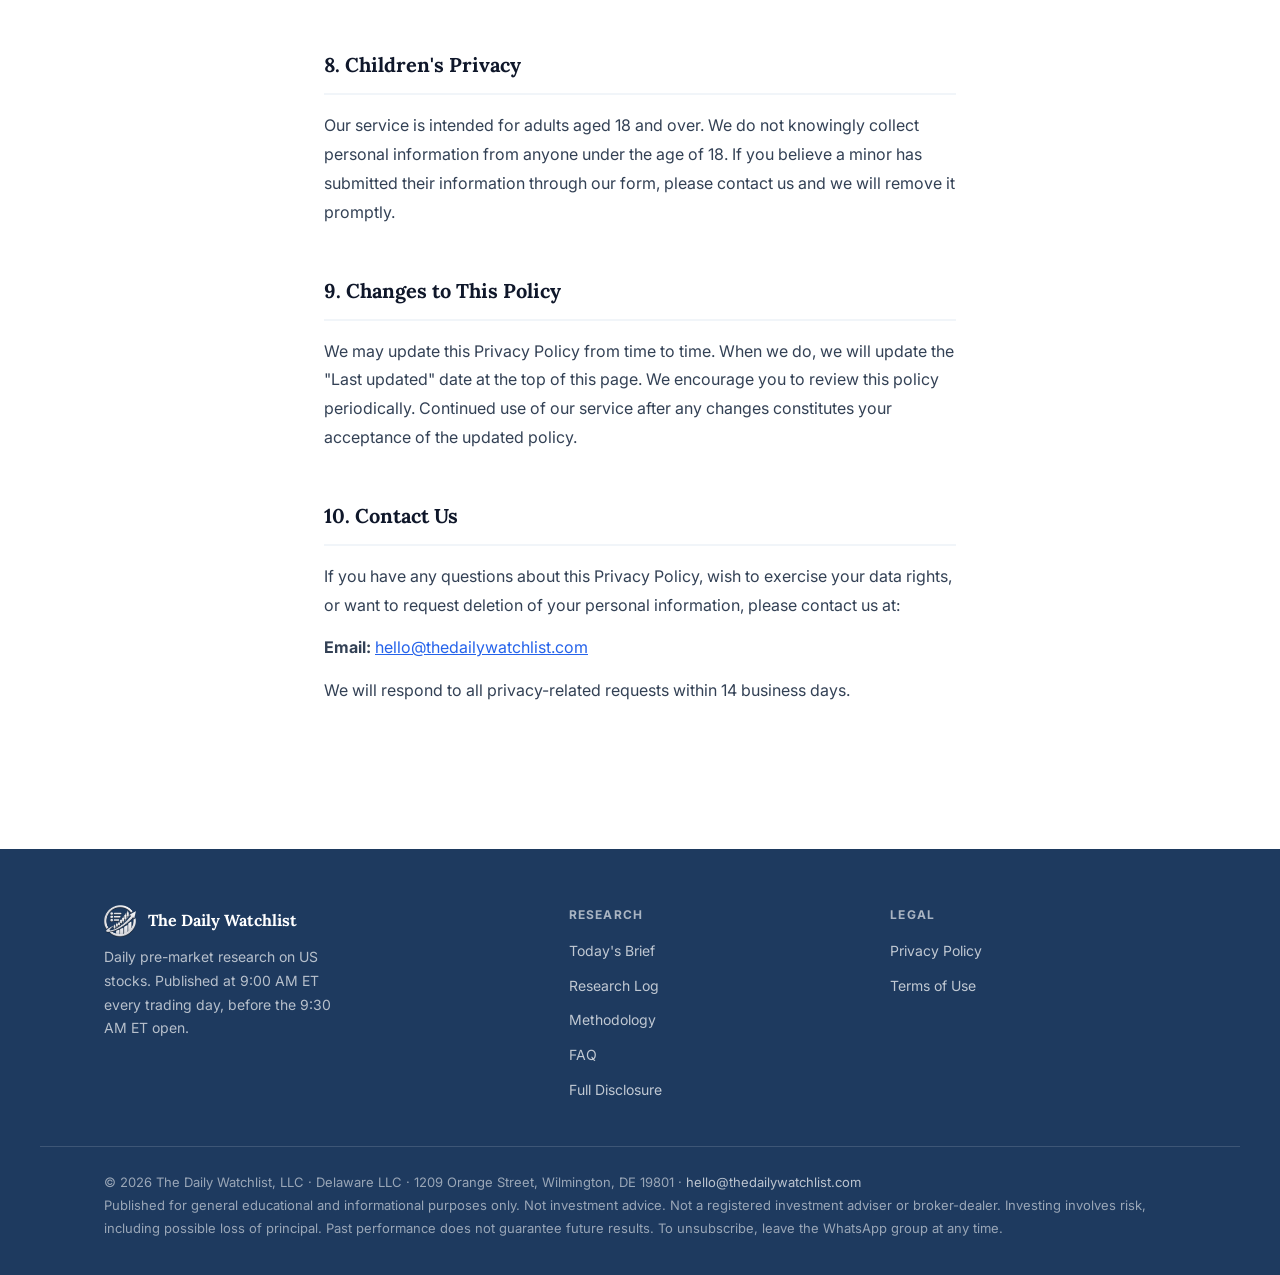
==== commit 463c63aa: "Send Get the Brief CTAs straight to WhatsApp Replace the lead form modal with the existing wa.me joi" ====
--- a/privacy-policy.html
+++ b/privacy-policy.html
@@ -137,9 +137,8 @@
     }
   </style>
 
-  <link rel="stylesheet" href="assets/whatsapp-popup.css?v=20260804-2">
-  <script src="assets/whatsapp-popup.js?v=20260804-2" defer></script>
-  <script src="https://www.chatfromforms.com/form-embed.js?v=0.1" defer></script>
+  <link rel="stylesheet" href="assets/whatsapp-popup.css?v=20260820-1">
+  <script src="assets/whatsapp-popup.js?v=20260820-1" defer></script>
 </head>
 
 <body>
--- a/assets/whatsapp-popup.css
+++ b/assets/whatsapp-popup.css
@@ -1,8 +1,5 @@
 .hz-whatsapp {
   --hz-wa-green: #25d366;
-  --hz-wa-ink: #0c1222;
-  --hz-wa-muted: #667085;
-  --hz-wa-shadow: 0 24px 70px rgba(12, 18, 34, 0.24);
   position: relative;
   z-index: 9998;
 }
@@ -10,11 +7,6 @@
 .hz-whatsapp *,
 .hz-whatsapp *::before,
 .hz-whatsapp *::after { box-sizing: border-box; }
-
-button[data-hz-whatsapp-cta] {
-  font-family: inherit;
-  cursor: pointer;
-}
 
 .hz-whatsapp__trigger {
   position: fixed;
@@ -34,6 +26,7 @@
   background: var(--hz-wa-green);
   box-shadow: 0 10px 26px rgba(18, 140, 74, 0.3);
   cursor: pointer;
+  text-decoration: none;
   transition: width 260ms cubic-bezier(0.2, 0.8, 0.2, 1), transform 180ms ease, box-shadow 180ms ease;
 }
 
@@ -44,8 +37,7 @@
   box-shadow: 0 13px 30px rgba(18, 140, 74, 0.34);
 }
 
-.hz-whatsapp__trigger:focus-visible,
-.hz-whatsapp__close:focus-visible {
+.hz-whatsapp__trigger:focus-visible {
   outline: 3px solid rgba(37, 211, 102, 0.3);
   outline-offset: 3px;
 }
@@ -86,122 +78,6 @@
   transform: translateX(0);
 }
 
-.hz-whatsapp__backdrop {
-  position: fixed;
-  inset: 0;
-  z-index: 9999;
-  display: grid;
-  place-items: center;
-  padding: clamp(1rem, 4vw, 2.5rem);
-  background: rgba(12, 18, 34, 0.64);
-  backdrop-filter: blur(6px);
-  opacity: 0;
-  visibility: hidden;
-  pointer-events: none;
-  transition: opacity 200ms ease, visibility 0s linear 200ms;
-}
-
-.hz-whatsapp__backdrop[aria-hidden="false"] {
-  opacity: 1;
-  visibility: visible;
-  pointer-events: auto;
-  transition-delay: 0s;
-}
-
-.hz-whatsapp__dialog {
-  position: relative;
-  padding: unset !important;
-  width: min(36rem, 100%);
-  max-height: min(90vh, 52rem);
-  max-height: min(90dvh, 52rem);
-  overflow: hidden;
-  border: 1px solid rgba(255, 255, 255, 0.72);
-  border-radius: 1.5rem;
-  background: #fff;
-  box-shadow: var(--hz-wa-shadow);
-  color: var(--hz-wa-ink);
-  transform: translateY(1rem) scale(0.975);
-  transition: transform 220ms cubic-bezier(0.2, 0.8, 0.2, 1);
-}
-
-.hz-whatsapp__backdrop[aria-hidden="false"] .hz-whatsapp__dialog { transform: translateY(0) scale(1); }
-
-.hz-whatsapp__header {
-  display: flex;
-  flex-direction: row;
-  align-items: center;
-  justify-content: flex-start;
-  gap: 1rem;
-  padding: 1.5rem 4rem 1.25rem 1.5rem;
-  border-bottom: 3px solid #25D366;
-  text-align: left;
-  background: linear-gradient(180deg, #effafa 0%, #f9fdfd 100%);
-}
-
-.hz-whatsapp__header > div { min-width: 0; }
-
-.hz-whatsapp__header-icon {
-  width: 3.35rem;
-  height: 3.35rem;
-  flex: 0 0 3.35rem;
-  display: grid;
-  place-items: center;
-  border-radius: 50%;
-  color: #fff;
-  background: var(--hz-wa-green);
-  box-shadow: 0 9px 22px rgba(37, 211, 102, 0.3);
-}
-
-.hz-whatsapp__header-icon svg { width: 1.65rem; height: 1.65rem; fill: currentColor; }
-
-.hz-whatsapp__title {
-  margin: 0;
-  font: 600 clamp(1.2rem, 2.5vw, 1.45rem)/1.25 "Inter", system-ui, sans-serif;
-  letter-spacing: -0.025em;
-  color: var(--hz-wa-ink);
-}
-
-.hz-whatsapp__intro {
-  max-width: 27rem;
-  margin: 0.25rem 0 0;
-  color: var(--hz-wa-muted);
-  font: 500 1rem/1.5 "Inter", system-ui, sans-serif;
-}
-
-.hz-whatsapp__close {
-  position: absolute;
-  top: 0.75rem;
-  right: 0.75rem;
-  z-index: 2;
-  width: 2.5rem;
-  height: 2.5rem;
-  display: grid;
-  place-items: center;
-  padding: 0;
-  border: 0;
-  border-radius: 50%;
-  color: #344054;
-  background: rgba(12, 18, 34, 0.07);
-  cursor: pointer;
-  transition: transform 160ms ease, color 160ms ease;
-}
-
-.hz-whatsapp__close:hover { transform: rotate(6deg); color: var(--hz-wa-ink); }
-.hz-whatsapp__close svg { width: 1.1rem; height: 1.1rem; fill: none; stroke: currentColor; stroke-width: 2; stroke-linecap: round; }
-
-.hz-whatsapp__form {
-  max-height: calc(min(90vh, 52rem) - 9.25rem);
-  max-height: calc(min(90dvh, 52rem) - 9.25rem);
-  min-height: 18rem;
-  overflow-y: auto;
-  overscroll-behavior: contain;
-  padding: 1rem clamp(0.7rem, 2.5vw, 1.25rem) 1.25rem;
-  scrollbar-gutter: stable;
-}
-
-.hz-whatsapp__form iframe { display: block; width: 100% !important; max-width: 100%; border: 0; }
-body.hz-whatsapp-modal-open { overflow: hidden !important; touch-action: none; }
-
 @media (max-width: 640px) {
   .hz-whatsapp__trigger {
     right: max(1rem, env(safe-area-inset-right));
@@ -211,20 +87,6 @@
   }
   .hz-whatsapp__trigger-icon { width: 3.5rem; min-width: 3.5rem; height: 3.5rem; }
   .hz-whatsapp__trigger:focus-visible { width: 11.25rem; }
-  .hz-whatsapp__backdrop { align-items: end; padding: 0.75rem; padding-bottom: max(0.75rem, env(safe-area-inset-bottom)); }
-  .hz-whatsapp__dialog {
-    width: 100%;
-    max-height: calc(100vh - 1.5rem);
-    max-height: calc(100dvh - max(1.5rem, env(safe-area-inset-bottom)));
-    border-radius: 1.25rem;
-  }
-  .hz-whatsapp__header { gap: 0.75rem; padding: 1.2rem 3.5rem 1.05rem 1rem; }
-  .hz-whatsapp__header-icon { width: 3rem; height: 3rem; flex-basis: 3rem; }
-  .hz-whatsapp__form {
-    max-height: calc(100vh - 10rem);
-    max-height: calc(100dvh - 10rem - env(safe-area-inset-bottom));
-    padding-inline: 0.5rem;
-  }
 }
 
 @media (hover: none) {
@@ -237,8 +99,5 @@
 
 @media (prefers-reduced-motion: reduce) {
   .hz-whatsapp__trigger,
-  .hz-whatsapp__trigger-label,
-  .hz-whatsapp__backdrop,
-  .hz-whatsapp__dialog,
-  .hz-whatsapp__close { transition: none !important; }
-}+  .hz-whatsapp__trigger-label { transition: none !important; }
+}
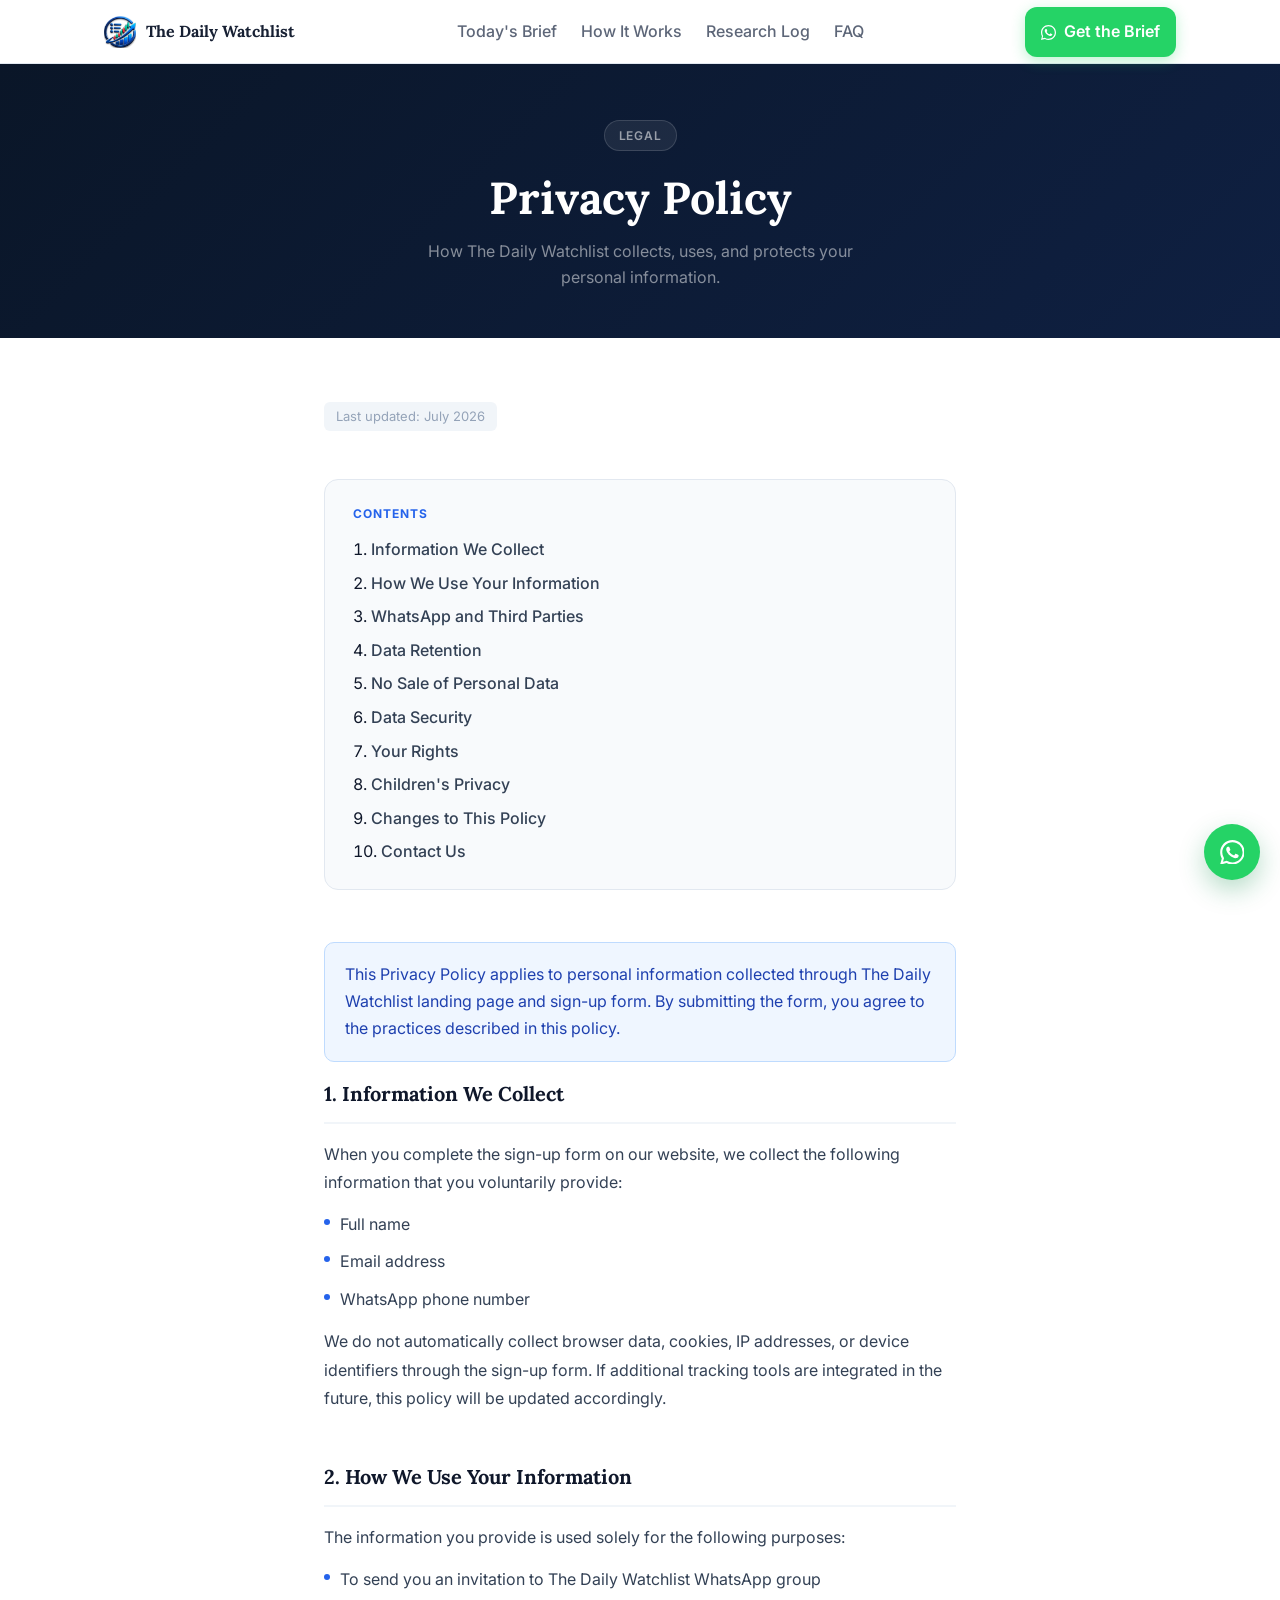
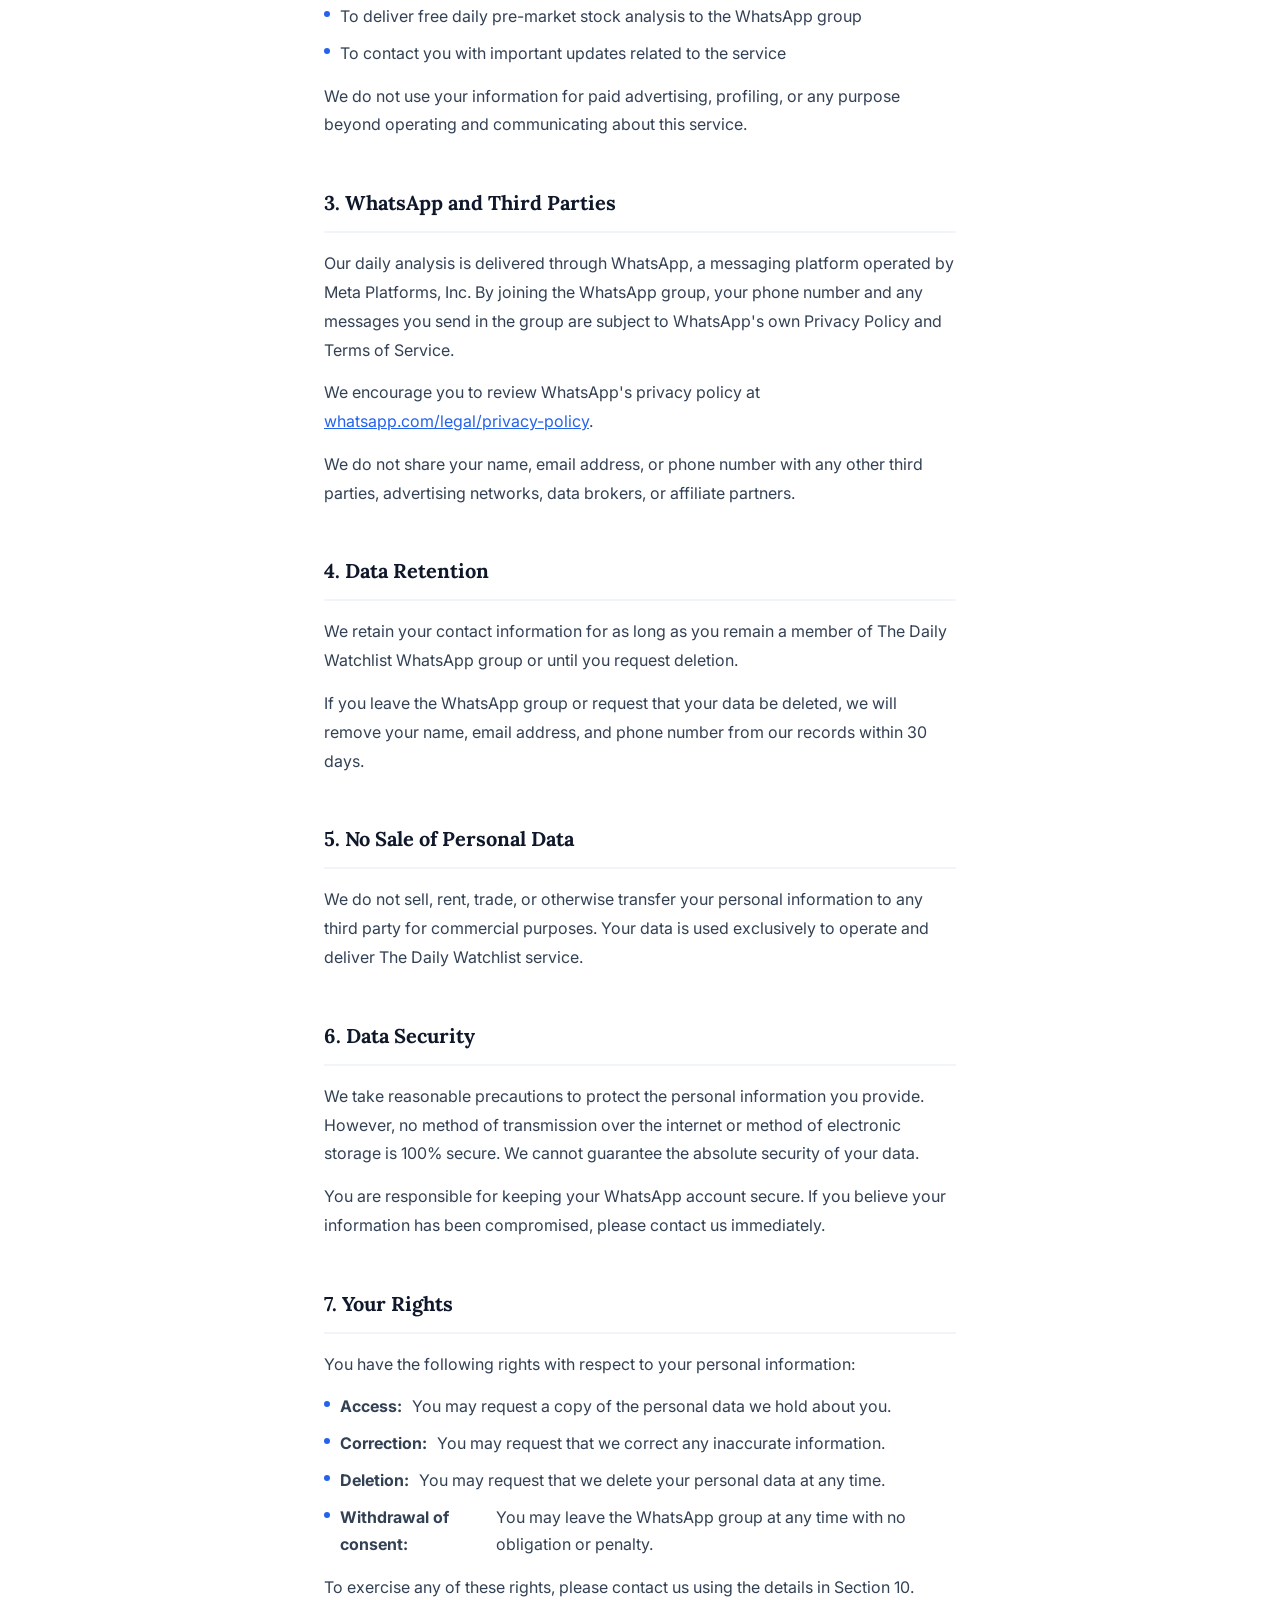
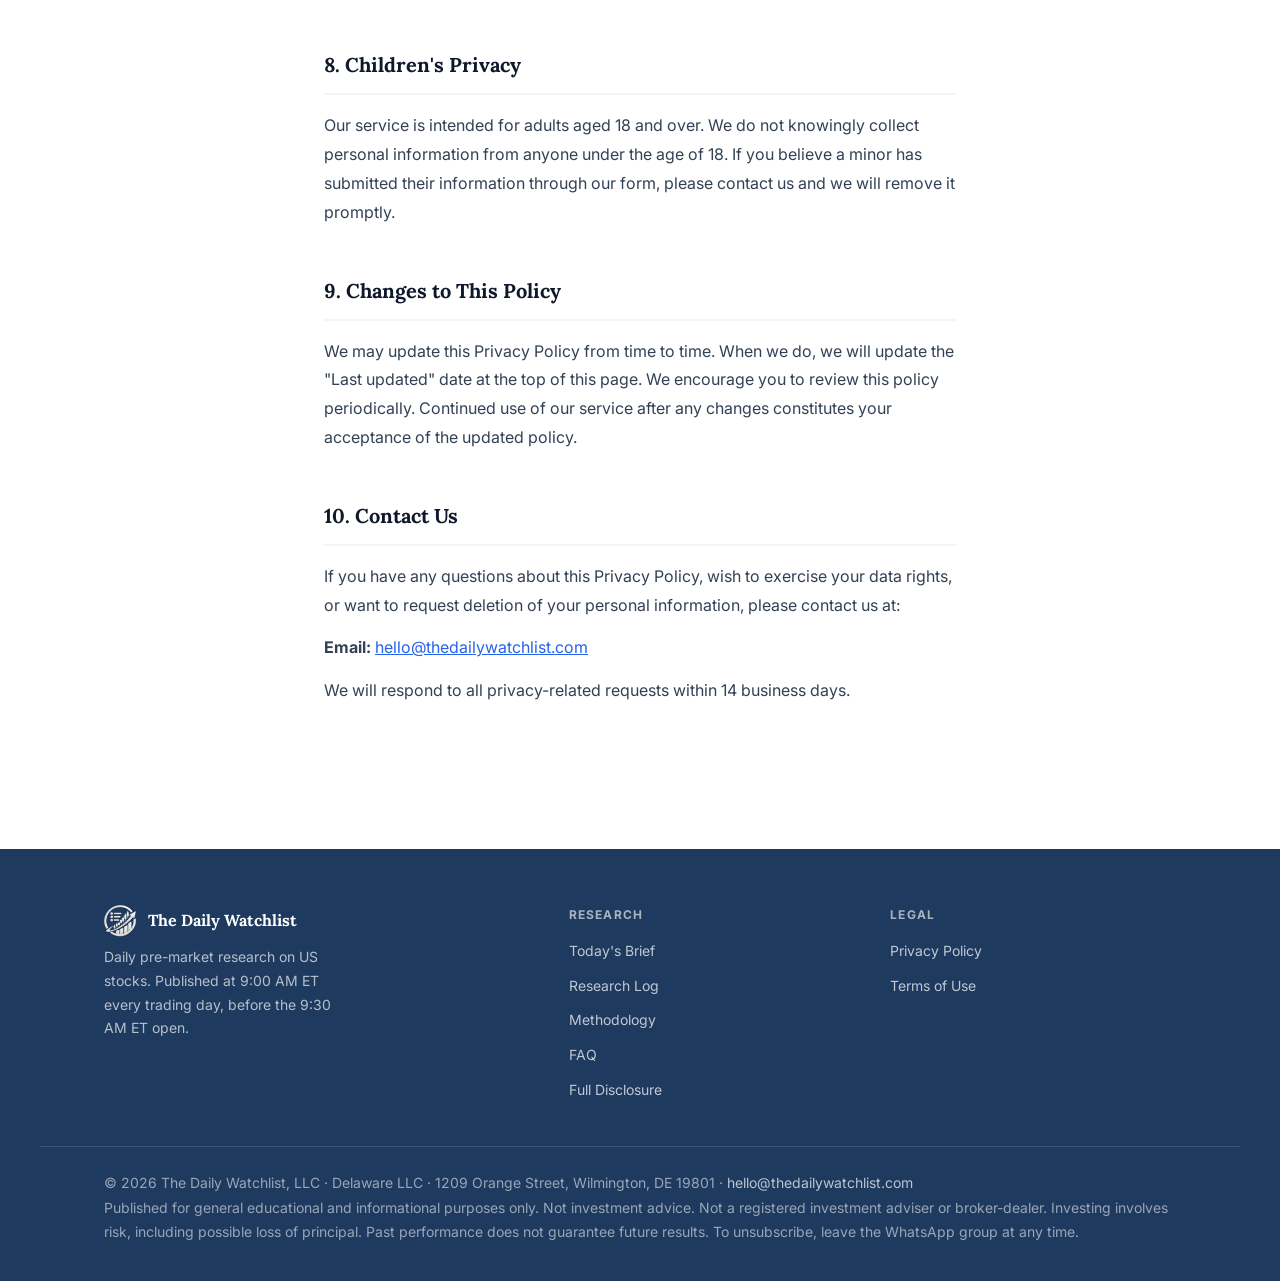
==== commit 76c03c2a: "Update WhatsApp number and disclosure/footer type Point all Get the Brief links to +1 720 232 2867. " ====
--- a/privacy-policy.html
+++ b/privacy-policy.html
@@ -137,8 +137,8 @@
     }
   </style>
 
-  <link rel="stylesheet" href="assets/whatsapp-popup.css?v=20260820-1">
-  <script src="assets/whatsapp-popup.js?v=20260820-1" defer></script>
+  <link rel="stylesheet" href="assets/whatsapp-popup.css?v=20260820-2">
+  <script src="assets/whatsapp-popup.js?v=20260820-2" defer></script>
 </head>
 
 <body>
